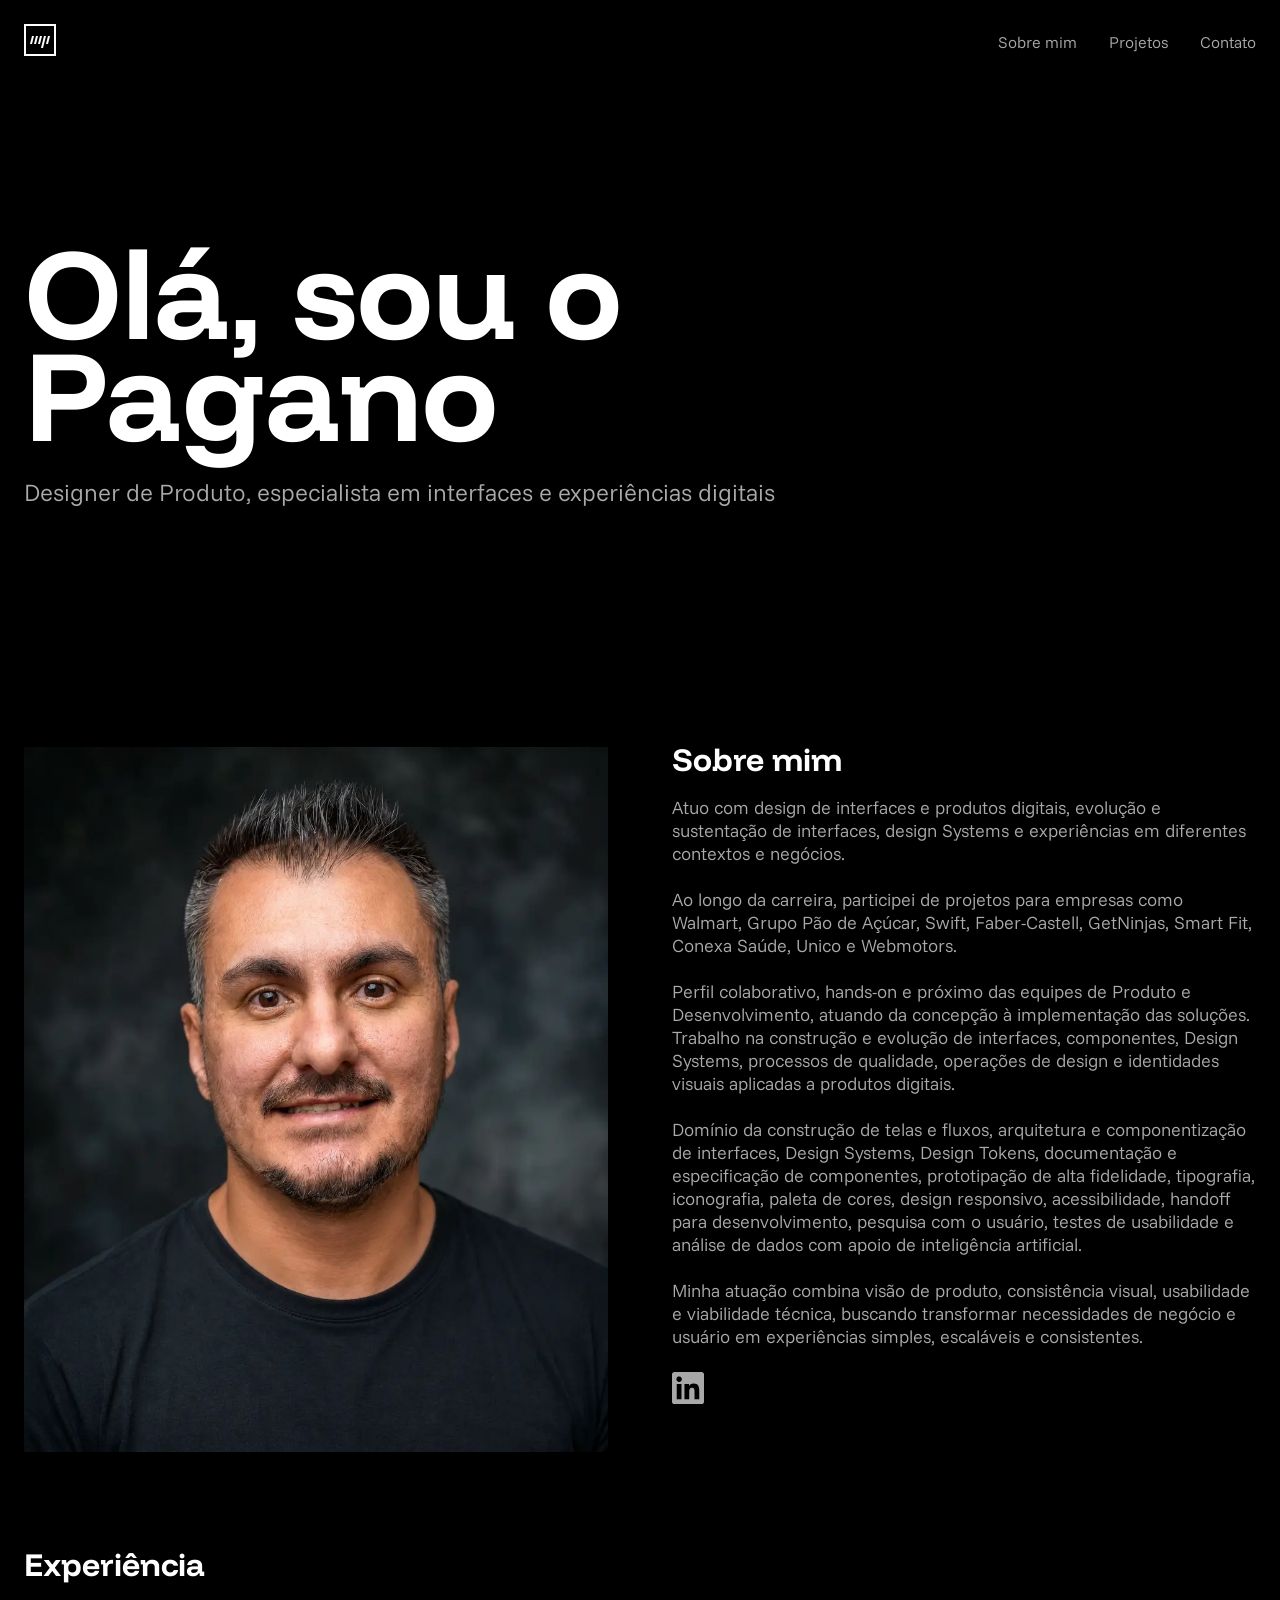
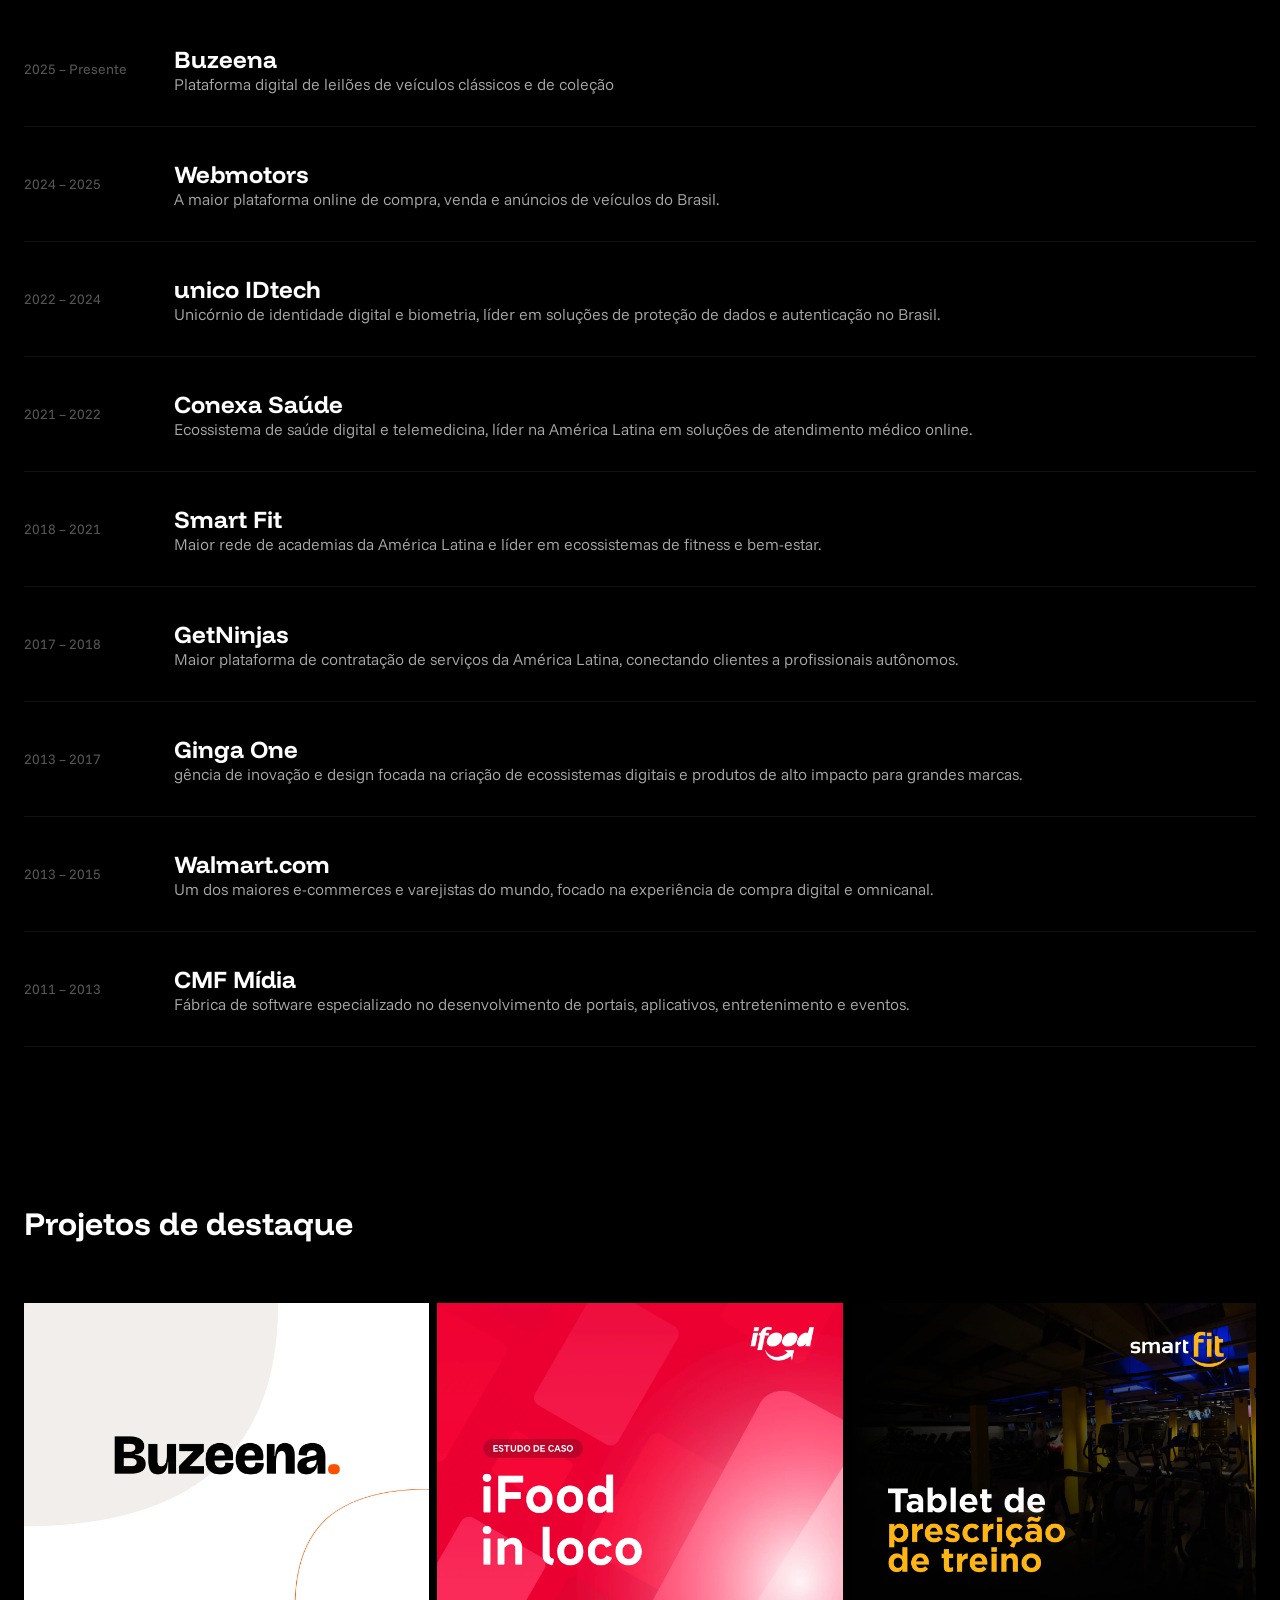
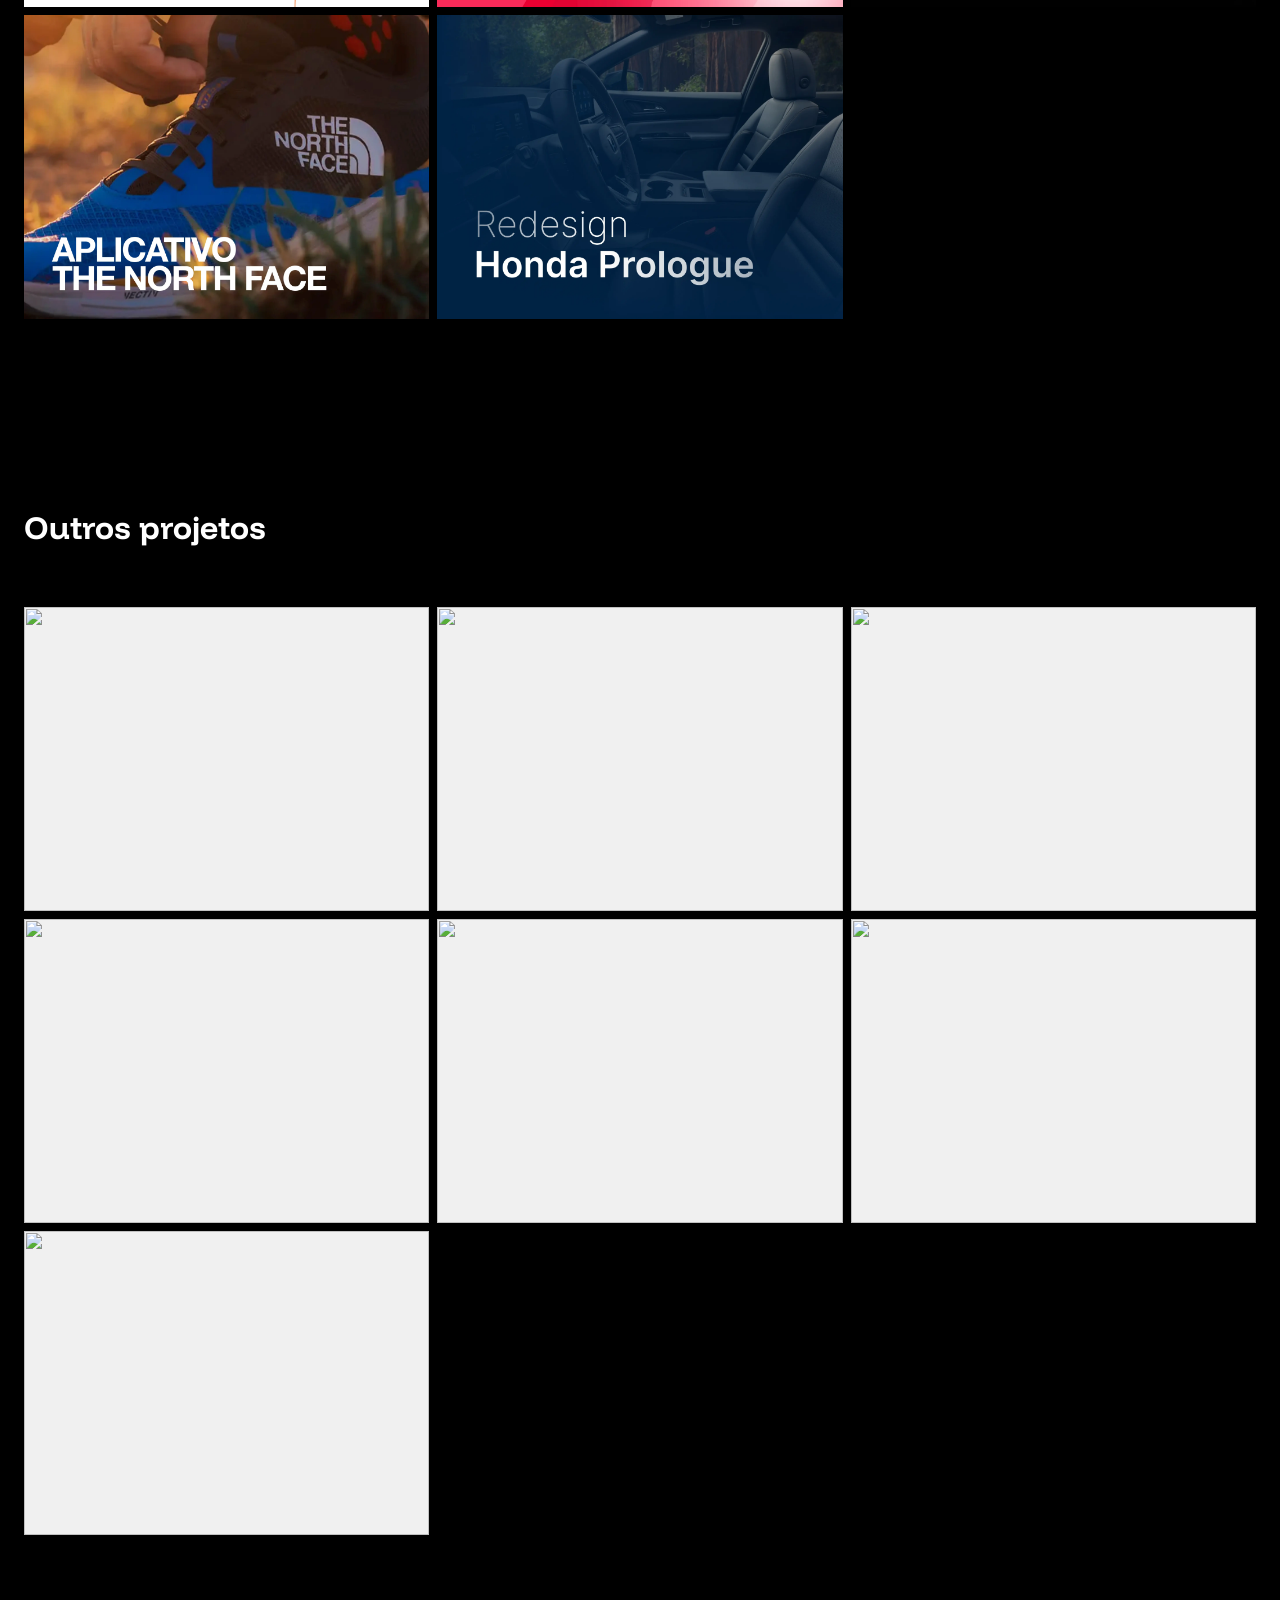
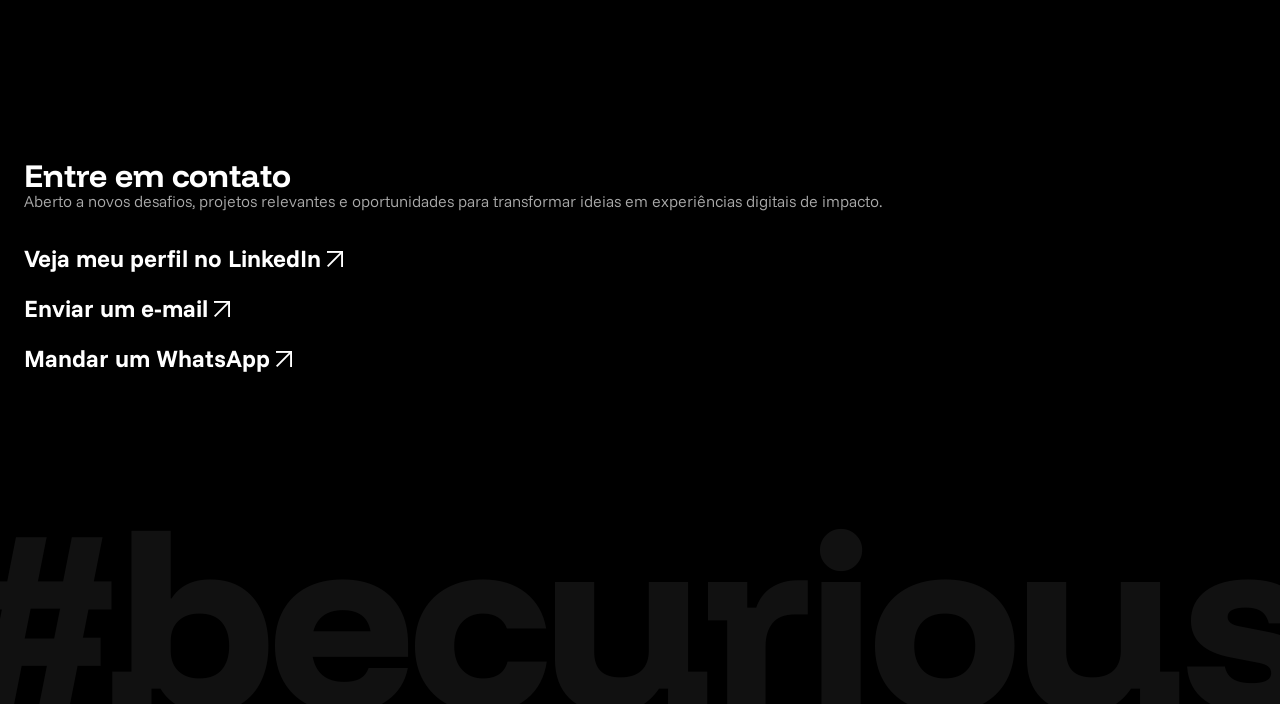
==== index.html @ ff44b153 "Update index.html" ====
<!DOCTYPE html>
<html lang="pt-BR">
<head>
    <title>Marcos Paulo Pagano - Designer de Produto e Interfaces</title>
    <meta name="viewport" content="width=device-width, initial-scale=1.0, maximum-scale=1.0, user-scalable=no">
    <meta charset="UTF-8">
    <link rel="stylesheet" href="style.css">
    <script src="script.js" defer></script>
    <link rel="icon" type="image/x-icon" href="favicon.ico">
    <link rel="preconnect" href="https://fonts.googleapis.com">
    <link rel="preconnect" href="https://fonts.gstatic.com" crossorigin>
    <link href="https://fonts.googleapis.com/css2?family=Funnel+Display:wght@100..800&display=swap" rel="stylesheet">
    <link href="https://fonts.googleapis.com/css2?family=Funnel+Sans:ital,wght@0,100..800;1,300..800&display=swap" rel="stylesheet">
    <meta name="theme-color" content="#00FF00">
    <meta name="theme-color" content="#00FF00" media="(prefers-color-scheme: light)">
    <meta name="theme-color" content="#00FF00" media="(prefers-color-scheme: dark)">
</head>
<body>





    

<nav>
    <a href="#" class="logo">
        <svg width="32" height="32" viewBox="0 0 32 32" fill="none" xmlns="http://www.w3.org/2000/svg"><path d="M10 12H8L6 20H8L10 12Z" fill="white" style="fill:white;fill-opacity:1;"/><path d="M14 12H12L10 20H12L14 12Z" fill="white" style="fill:white;fill-opacity:1;"/><path d="M14 20L16 12H18L16 20H14Z" fill="white" style="fill:white;fill-opacity:1;"/><path d="M22 12H20L17 24H19L22 12Z" fill="white" style="fill:white;fill-opacity:1;"/><path d="M24 12H26L24 20H22L24 12Z" fill="white" style="fill:white;fill-opacity:1;"/><path fill-rule="evenodd" clip-rule="evenodd" d="M0 0H32V32H0V0ZM2 2H30V30H2V2Z" fill="white" style="fill:white;fill-opacity:1;"/></svg>
    </a>
    <div class="nav-links">
        <a href="#about">Sobre mim</a>
        <a href="#work">Projetos</a>
        <a href="#contact">Contato</a>
    </div>
</nav>



    



<section id="hero">
    <div class="hero-content">
        <h1>Olá, sou o<br />Pagano</h1>
        <p>Designer de Produto, especialista em interfaces e experiências digitais</p>
    </div>
</section>





    


<section id="about">
    <div class="about-container">
        <div class="about-esquerda">
            <img src="images/profile-picture.webp" class="about-picture">
        </div>
        <div class="about-direita">
            <h2 class="about-title">Sobre mim</h2>
            <p class="about-text">
                Atuo com design de interfaces e produtos digitais, evolução e sustentação de interfaces, design Systems e experiências em diferentes contextos e negócios.<br /><br />
                Ao longo da carreira, participei de projetos para empresas como Walmart, Grupo Pão de Açúcar, Swift, Faber-Castell, GetNinjas, Smart Fit, Conexa Saúde, Unico e Webmotors.<br /><br />
                Perfil colaborativo, hands-on e próximo das equipes de Produto e Desenvolvimento, atuando da concepção à implementação das soluções. Trabalho na construção e evolução de interfaces, componentes, Design Systems, processos de qualidade, operações de design e identidades visuais aplicadas a produtos digitais.<br /><br />
                Domínio da construção de telas e fluxos, arquitetura e componentização de interfaces, Design Systems, Design Tokens, documentação e especificação de componentes, prototipação de alta fidelidade, tipografia, iconografia, paleta de cores, design responsivo, acessibilidade, handoff para desenvolvimento, pesquisa com o usuário, testes de usabilidade e análise de dados com apoio de inteligência artificial.<br /><br />
                Minha atuação combina visão de produto, consistência visual, usabilidade e viabilidade técnica, buscando transformar necessidades de negócio e usuário em experiências simples, escaláveis e consistentes.
            </p>
            <a href="https://www.linkedin.com/in/mppagano/" target="_blank" rel="noopener noreferrer" alt="LinkedIn" aria-label="LinkedIn" class="social-link">
            <svg width="32" height="32" viewBox="0 0 32 32" fill="#FFFFFF" xmlns="http://www.w3.org/2000/svg"><path d="M27.2627 27.2693H22.524V19.844C22.524 18.0733 22.488 15.7947 20.0547 15.7947C17.584 15.7947 17.2067 17.7213 17.2067 19.7133V27.2693H12.468V12H17.02V14.0813H17.0813C17.7173 12.8813 19.264 11.6147 21.5747 11.6147C26.376 11.6147 27.264 14.7747 27.264 18.888L27.2627 27.2693ZM7.116 9.91067C6.7545 9.91084 6.39652 9.83973 6.06254 9.70139C5.72856 9.56305 5.42514 9.3602 5.16965 9.10446C4.91416 8.84872 4.71161 8.54511 4.57359 8.21099C4.43558 7.87688 4.36481 7.51883 4.36533 7.15733C4.3656 6.61304 4.52726 6.08105 4.82987 5.62863C5.13248 5.17621 5.56246 4.82369 6.06542 4.61564C6.56838 4.40759 7.12175 4.35336 7.65553 4.45981C8.18931 4.56625 8.67955 4.82859 9.06423 5.21365C9.44892 5.59871 9.71079 6.0892 9.81671 6.62309C9.92264 7.15697 9.86788 7.71028 9.65934 8.21304C9.4508 8.7158 9.09786 9.14544 8.64515 9.44761C8.19244 9.74979 7.66029 9.91093 7.116 9.91067ZM9.492 27.2693H4.74V12H9.492V27.2693ZM29.6333 0H2.36133C1.056 0 0 1.032 0 2.30533V29.6947C0 30.9693 1.056 32 2.36133 32H29.6293C30.9333 32 32 30.9693 32 29.6947V2.30533C32 1.032 30.9333 0 29.6293 0H29.6333Z" fill="white" style="fill:white;fill-opacity:1;"/></svg>
        </a>
        </div>
    </div>
</section>







    
<section id="experience">
    <div id="experience-title">
        <h2>Experiência</h2>
    </div>
    <div class="experience-line">
        <div class="experience-period">
            2025 – Presente
        </div>
        <div class="experience-enterprise">
            <h3>Buzeena</h3>
            <p class="experience-text">Plataforma digital de leilões de veículos clássicos e de coleção</p>
        </div>
    </div>
    <div class="experience-line">
        <div class="experience-period">
            2024 – 2025
        </div>
        <div class="experience-enterprise">
            <h3>Webmotors</h3>
            <p class="experience-text">A maior plataforma online de compra, venda e anúncios de veículos do Brasil.</p>
        </div>
    </div>
    <div class="experience-line">
        <div class="experience-period">
            2022 – 2024
        </div>
        <div class="experience-enterprise">
            <h3>unico IDtech</h3>
            <p class="experience-text">Unicórnio de identidade digital e biometria, líder em soluções de proteção de dados e autenticação no Brasil.</p>
        </div>
    </div>
    <div class="experience-line">
        <div class="experience-period">
            2021 – 2022
        </div>
        <div class="experience-enterprise">
            <h3>Conexa Saúde</h3>
            <p class="experience-text">Ecossistema de saúde digital e telemedicina, líder na América Latina em soluções de atendimento médico online.</p>
        </div>
    </div>
    <div class="experience-line">
        <div class="experience-period">
            2018 – 2021
        </div>
        <div class="experience-enterprise">
            <h3>Smart Fit</h3>
            <p class="experience-text">Maior rede de academias da América Latina e líder em ecossistemas de fitness e bem-estar.</p>
        </div>
    </div>
    <div class="experience-line">
        <div class="experience-period">
            2017 – 2018
        </div>
        <div class="experience-enterprise">
            <h3>GetNinjas</h3>
            <p class="experience-text">Maior plataforma de contratação de serviços da América Latina, conectando clientes a profissionais autônomos.</p>
        </div>
    </div>
    <div class="experience-line">
        <div class="experience-period">
            2013 – 2017
        </div>
        <div class="experience-enterprise">
            <h3>Ginga One</h3>
            <p class="experience-text">gência de inovação e design focada na criação de ecossistemas digitais e produtos de alto impacto para grandes marcas.</p>
        </div>
    </div>
    <div class="experience-line">
        <div class="experience-period">
            2013 – 2015
        </div>
        <div class="experience-enterprise">
            <h3>Walmart.com</h3>
            <p class="experience-text">Um dos maiores e-commerces e varejistas do mundo, focado na experiência de compra digital e omnicanal.</p>
        </div>
    </div>
    <div class="experience-line">
        <div class="experience-period">
            2011 – 2013
        </div>
        <div class="experience-enterprise">
            <h3>CMF Mídia</h3>
            <p class="experience-text">Fábrica de software especializado no desenvolvimento de portais, aplicativos, entretenimento e eventos.</p>
        </div>
    </div>
</section>








    


    

<section id="work">
    <div id="work-title">
        <h2>Projetos de destaque</h2>
    </div>

    <div class="portfolio-grid">
        <article class="portfolio-item">
            <a href="buzeena/"><img src="buzeena/thumbnail.webp" loading="lazy" class="lazy-image" /></a>
        </article>

        <article class="portfolio-item">
            <a href="ifood/"><img src="ifood/thumbnail.webp" loading="lazy" class="lazy-image" /></a>
        </article>

        <article class="portfolio-item">
            <a href="smartfit-tablet/"><img src="smartfit-tablet/thumbnail.webp" loading="lazy" class="lazy-image" /></a>
        </article>

        <article class="portfolio-item">
            <a href="thenorthface/"><img src="thenorthface/thumbnail.webp" loading="lazy" class="lazy-image" /></a>
        </article>

        <article class="portfolio-item">
            <a href="hondaprologue/"><img src="hondaprologue/thumbnail.webp" loading="lazy" class="lazy-image" /></a>
        </article>
    </div>
</section>









    

<section id="work">
    <div id="work-title">
        <h2>Outros projetos</h2>
    </div>

    <div class="portfolio-grid">
        <article class="portfolio-item">
            <img src="https://cdn.dribbble.com/userupload/12761673/file/original-d6014df3bc7725bb6fac8dc83112cee3.png" loading="lazy" />
        </article>

        <article class="portfolio-item">
            <img src="https://cdn.dribbble.com/userupload/4756080/file/original-d854864e6e932b021e5792bcbdfee412.png" loading="lazy" />
        </article>

        <article class="portfolio-item">
            <img src="https://cdn.dribbble.com/userupload/35069165/file/original-bcfeded2ca0f0db072d2c34f250e1e1b.png" loading="lazy" />
        </article>

        <article class="portfolio-item">
            <img src="https://cdn.dribbble.com/userupload/31485657/file/original-8bcd89d608b4accbaff0deae629f7f31.jpeg" loading="lazy" />
        </article>

        <article class="portfolio-item">
            <img src="https://cdn.dribbble.com/userupload/31398431/file/original-1efadc0d42ddfa8d0e8ba698316999f8.png" loading="lazy" />
        </article>

        <article class="portfolio-item">
            <img src="https://cdn.dribbble.com/userupload/26049438/file/original-b74c2f3fd213fdb9b89ee145a2dd03c2.png" loading="lazy" />
        </article>

        <article class="portfolio-item">
            <img src="https://cdn.dribbble.com/userupload/42027570/file/original-c6c2394d213930432119d5e7ae7c0bb4.jpg" loading="lazy" />
        </article>
    </div>
</section>










    







<section id="contact">
    <div id="contact-title">
        <h2>Entre em contato</h2>
        <p class="contact-text">Aberto a novos desafios, projetos relevantes e oportunidades para transformar ideias em experiências digitais de impacto.</p>
    </div>

    <div class="contact-links">
        <a target="_blank" href="https://www.linkedin.com/in/mppagano">Veja meu perfil no LinkedIn <svg width="16" height="16" viewBox="0 0 24 24" fill="none" xmlns="http://www.w3.org/2000/svg"><g clip-path="url(#clip0_25_41)"><path d="M0 22.0002L22 0L24 2L2 24.0002L0 22.0002Z" fill="white" style="fill:white;fill-opacity:1;"/><rect width="24" height="2.83" fill="white" style="fill:white;fill-opacity:1;"/><rect x="21.17" width="2.83" height="24" fill="white" style="fill:white;fill-opacity:1;"/></g><defs><clipPath id="clip0_25_41"><rect width="24" height="24" fill="white" style="fill:white;fill-opacity:1;"/></clipPath></defs></svg></a><br /><br />
        <a href="mailto:mppagano@gmail.com">Enviar um e-mail <svg width="16" height="16" viewBox="0 0 24 24" fill="none" xmlns="http://www.w3.org/2000/svg"><g clip-path="url(#clip0_25_41)"><path d="M0 22.0002L22 0L24 2L2 24.0002L0 22.0002Z" fill="white" style="fill:white;fill-opacity:1;"/><rect width="24" height="2.83" fill="white" style="fill:white;fill-opacity:1;"/><rect x="21.17" width="2.83" height="24" fill="white" style="fill:white;fill-opacity:1;"/></g><defs><clipPath id="clip0_25_41"><rect width="24" height="24" fill="white" style="fill:white;fill-opacity:1;"/></clipPath></defs></svg></a><br /><br />
        <a href="https://wa.me/5511991570157">Mandar um WhatsApp <svg width="16" height="16" viewBox="0 0 24 24" fill="none" xmlns="http://www.w3.org/2000/svg"><g clip-path="url(#clip0_25_41)"><path d="M0 22.0002L22 0L24 2L2 24.0002L0 22.0002Z" fill="white" style="fill:white;fill-opacity:1;"/><rect width="24" height="2.83" fill="white" style="fill:white;fill-opacity:1;"/><rect x="21.17" width="2.83" height="24" fill="white" style="fill:white;fill-opacity:1;"/></g><defs><clipPath id="clip0_25_41"><rect width="24" height="24" fill="white" style="fill:white;fill-opacity:1;"/></clipPath></defs></svg></a>
    </div>
</section>





    


    
    

<footer id="footer">
    <div class="footer-hero-text">#becurious</div>
</footer>
  
</body>
</html>
---- style.css ----
@import url('https://fonts.googleapis.com/css2?family=Funnel+Display:wght@300..800&display=swap');
@import url('https://fonts.googleapis.com/css2?family=Funnel+Sans:ital,wght@0,300..800;1,300..800&display=swap');

* {
margin: 0;
padding: 0;
box-sizing: border-box;
}

::selection {
background-color: #0F0; /* Cor do fundo do destaque */
color: #000;           /* Cor da fonte do texto */
}

/* Opcional: Suporte para navegadores antigos baseados em Firefox */
::-moz-selection {
background-color: #0F0;
color: #000;
}

body {
font-family: "Funnel Sans", sans-serif;
font-optical-sizing: auto;
font-style: normal;
background-color: #000;
}

img {
display: block;
}




/* ESTILOS DE TEXTO */
h1 {
font-family: "Funnel Display", sans-serif;
font-size: 128px;
font-weight: 700;
line-height: 0.8;
}

h2 {
font-family: "Funnel Display", sans-serif;
font-size: 32px;
font-weight: 700;
line-height: 0.8;
}

h3 {
font-family: "Funnel Display", sans-serif;
font-size: 24px;
font-weight: 700;
}

h4 {
font-family: "Funnel Display", sans-serif;
font-size: 18px;
font-weight: 700;
}

h5 {
font-family: "Funnel Display", sans-serif;
font-size: 14px;
font-weight: 700;
}

h6 {
font-family: "Funnel Display", sans-serif;
font-size: 12px;
font-weight: 700;
}

p {
font-family: "Funnel Sans", sans-serif;
font-size: 18px;
font-weight: 300;
}









/*   N A V   */
nav {
padding: 24px;
color: #fff;
justify-content: space-between; align-items: center;
background-color: rgba(0, 0, 0, 0.9); backdrop-filter: blur(25px); -webkit-backdrop-filter: blur(25px);
top: 0; left: 0; width: 100%; z-index: 1000; box-sizing: border-box; position: fixed; display: flex;
}

.nav-links {
display: flex;
font-size: 16px; font-family: "Funnel Sans", sans-serif; font-weight: 300;
gap: 32px;
}

.nav-links a {
color: #aaa; text-decoration: none;
}

.nav-links a:hover {
color: #fff; text-decoration: underline;
}

.logo {
}

@media (max-width: 768px) {
    nav {
    padding: 24px;
    }
    
    .nav-links {
    gap: 16px;
    }
}









/*   H E R O   */
#hero {
align-items: center; justify-content: center; display: flex;
width: 100%; padding: 240px 24px;
background-color: #000;
}

#hero h1 {
color: #fff;
}

#hero p {
color: #aaa; font-size: 24px; font-weight: 100;
}

.hero-content {
max-width: 1234px; display: flex; flex-direction: column; gap: 32px; width: 100%; margin: 0 auto; align-items: flex-start;
}

@media (max-width: 768px) {
    #hero {
    padding: 128px 24px;
    }

    .hero-content {
    gap: 24px;
    }
    
    #hero h1 {
    font-size: 64px;
    }
}





#experience {
align-items: center;
justify-content: center;
width: 100%;
display: flex;
flex-direction: column;
padding: 64px 24px;
}

#experience-title {
max-width: 1234px;
width: 100%;
padding: 32px 0px;
}

#experience h2 {
font-family: "Funnel Display", sans-serif;
font-weight: 700;
color: #fff;
line-height: 1;
}

.experience-line {
display: flex;
width: 100%;
max-width: 1234px;
border-bottom: 1px solid #111;
padding: 32px 0px;
}

.experience-period {
width: 150px;
flex-shrink: 0;
color: #555;
text-align: left !important;
font-family: "Funnel Sans", sans-serif;
font-size: 14px;
display: grid;
align-content: center;
}

.experience-enterprise {
flex-grow: 1;
color: #fff;
}

.experience-text {
font-family: "Funnel Sans", sans-serif;
font-size: 16px;
color: #aaa;
}

@media (max-width: 768px) {
    #experience {
        padding: 64px 16px;
        }
    }
















#about {
align-items: center;
justify-content: center;
width: 100%;
padding: 0px 24px;
display: flex;
}

.about-container {
display: flex;
flex-direction: row;
gap: 64px;
max-width: 1234px;
width: 100%;
}

.about-esquerda {
flex: 1;
width: 100%;
}

.about-direita {
flex: 1;
display: flex;
flex-direction: column;
gap: 24px;
width: 100%;
}

.about-picture {
width: 100%;
height: auto;
border-radius: 0px;
object-fit: cover;
}

.about-title {
color: #fff;
}

.about-text {
color: #aaa;
}

.social-link {
fill: #fff;
opacity: 0.66;
transition: opacity 250ms ease;
}

.social-link:hover {
opacity: 1;
}

    @media (max-width: 768px) {
        #about { padding: 0px 24px; }
        .about-container { flex-direction: column; }
        }









/* W O R K */
#work {
    align-items: center;
    justify-content: center;
    width: 100%;
    display: flex;
    flex-direction: column;
    padding: 64px 24px;
    }

#work-title {
    max-width: 1234px;
    width: 100%;
    padding: 32px 0px;
    }

#work h2 {
font-family: "Funnel Display", sans-serif;
font-weight: 700;
color: #fff;
line-height: 1;
}

.portfolio-grid {
  display: grid;
  grid-template-columns: 1fr;
  gap: 8px;
  max-width: 1234px;
width: 100%;
padding: 32px 0px;
}

.portfolio-title {
  font-size: 18px
  font-weight: 700;
  margin: 0;
  color: #fff;
}

.portfolio-description {
  font-size: 12px;
  margin: 0;
  color: #999;
}

.portfolio-content {
background-color: #0f0;
}

@media (min-width: 768px) {
    .portfolio-grid {
    grid-template-columns: repeat(3, 1fr);
    }
        
    #work {
        padding: 64px 24px;
        }
    }

.portfolio-item {
width: 100%;
aspect-ratio: 4 / 3;
overflow: hidden;
background-color: #f0f0f0;
}

.portfolio-item:hover {
transition: opacity 0.3s ease;
opacity: 0.66;
}

.portfolio-item img {
width: 100%;
height: 100%;
object-fit: cover;
display: block;
}













/*   C O N T A C T   */
#contact {
align-items: center;
justify-content: center;
width: 100%;
display: flex;
flex-direction: column;
padding: 128px 24px;
gap: 32px;
}

#contact-title {
max-width: 1234px;
width: 100%;
}

#contact h2 {
font-family: "Funnel Display", sans-serif;
font-weight: 700;
color: #fff;
line-height: 1;
}

.contact-text {
font-family: "Funnel Sans", sans-serif;
font-size: 16px;
color: #aaa;
}

.contact-links {
max-width: 1234px;
width: 100%;
text-align: left;
}

.contact-links a {
font-family: "Funnel Sans", sans-serif;
font-size: 24px;
color: #fff;
font-weight: 700;
text-decoration: none;
}

.contact-links a:hover {
color: #fff;
font-weight: 700;
text-decoration: underline;
}

@media (min-width: 768px) {
}





/*   I M A G E  P O R T F O L I O   */
.work-full-image {
width: 100%;
}






/*   F O O T E R   */
footer {
width: 100%; overflow: hidden;
padding-top: 24px;
}

.footer-hero-text {
font-family: "Funnel Display", sans-serif; font-weight: 800; line-height: 0.7; font-size: 20vw; text-align: center; color: #111;
width: 106vw; margin-left: -3vw; letter-spacing: -0.02em; white-space: nowrap; user-select: none;
}





/* LAZY LOADING */
.lazy-image {
  opacity: 0;
  transition: opacity 0.5s ease-in-out;
}

.lazy-image.loaded {
  opacity: 1;
}
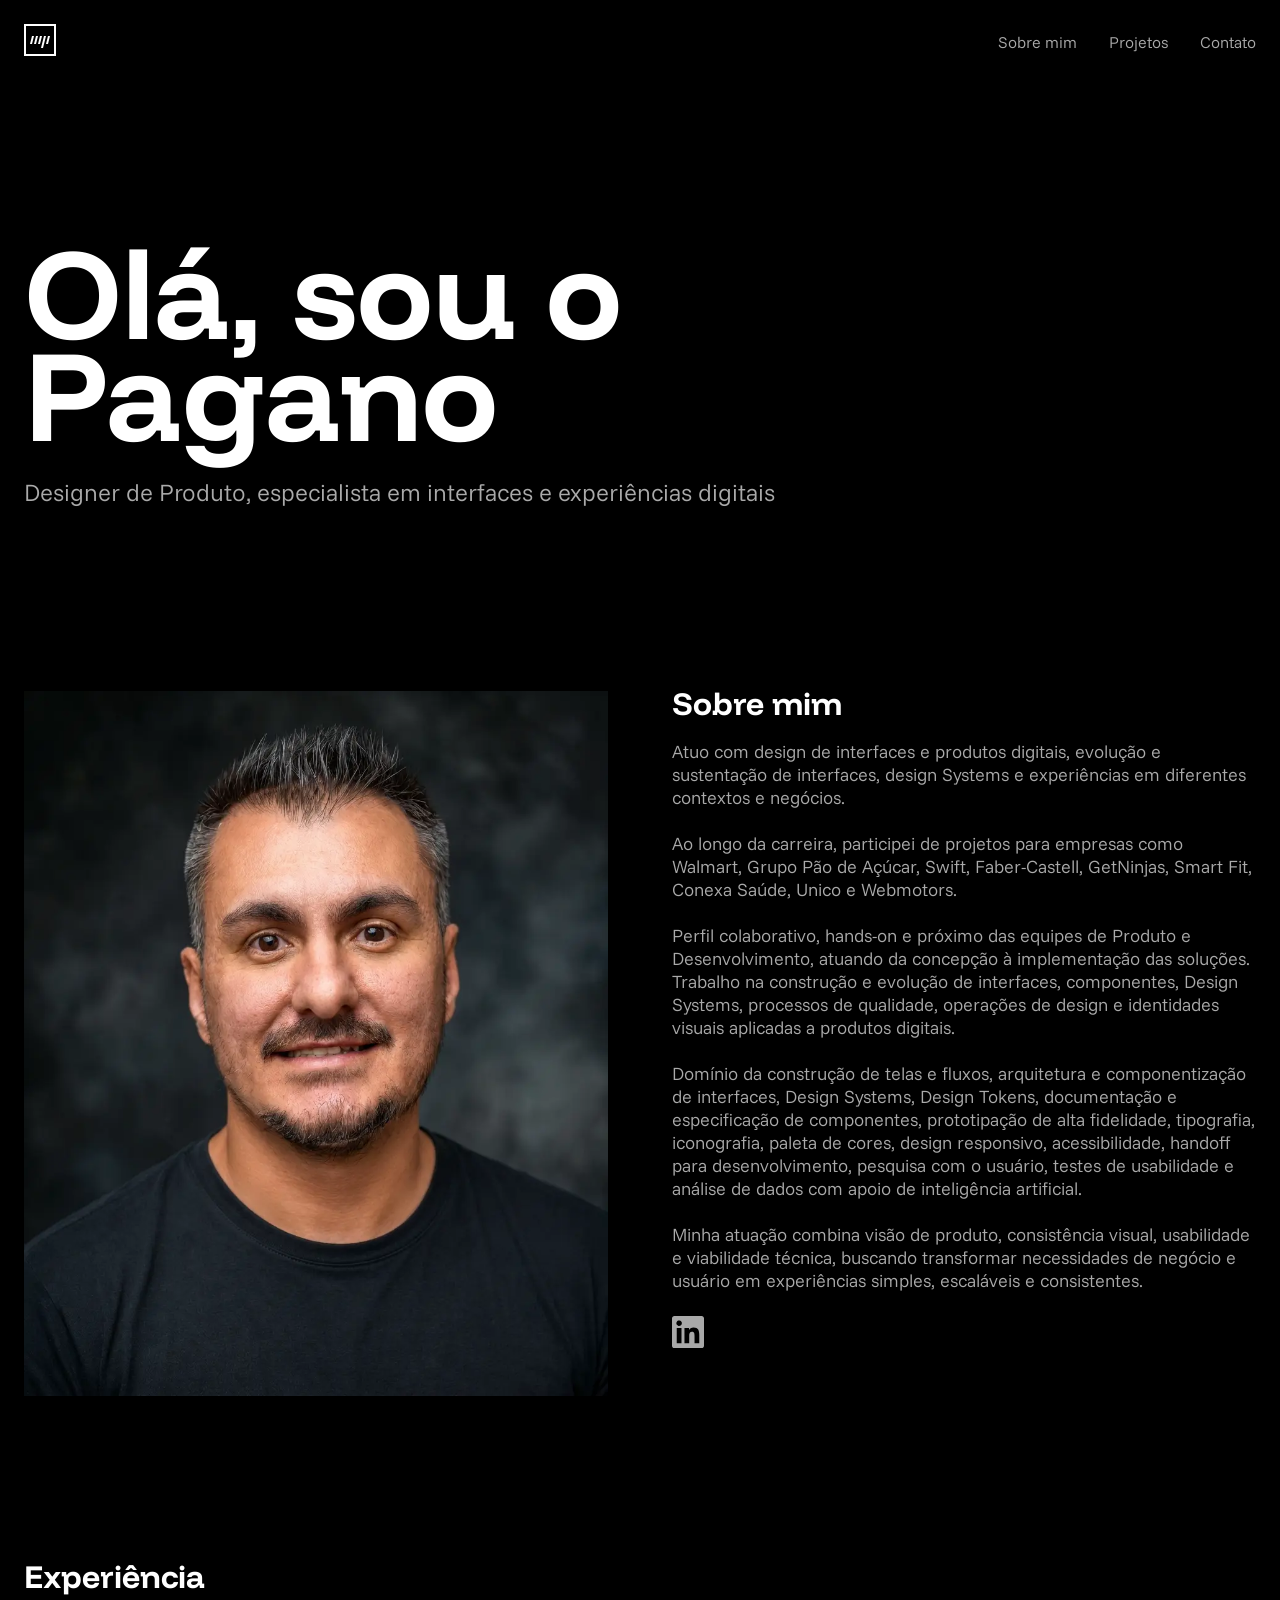
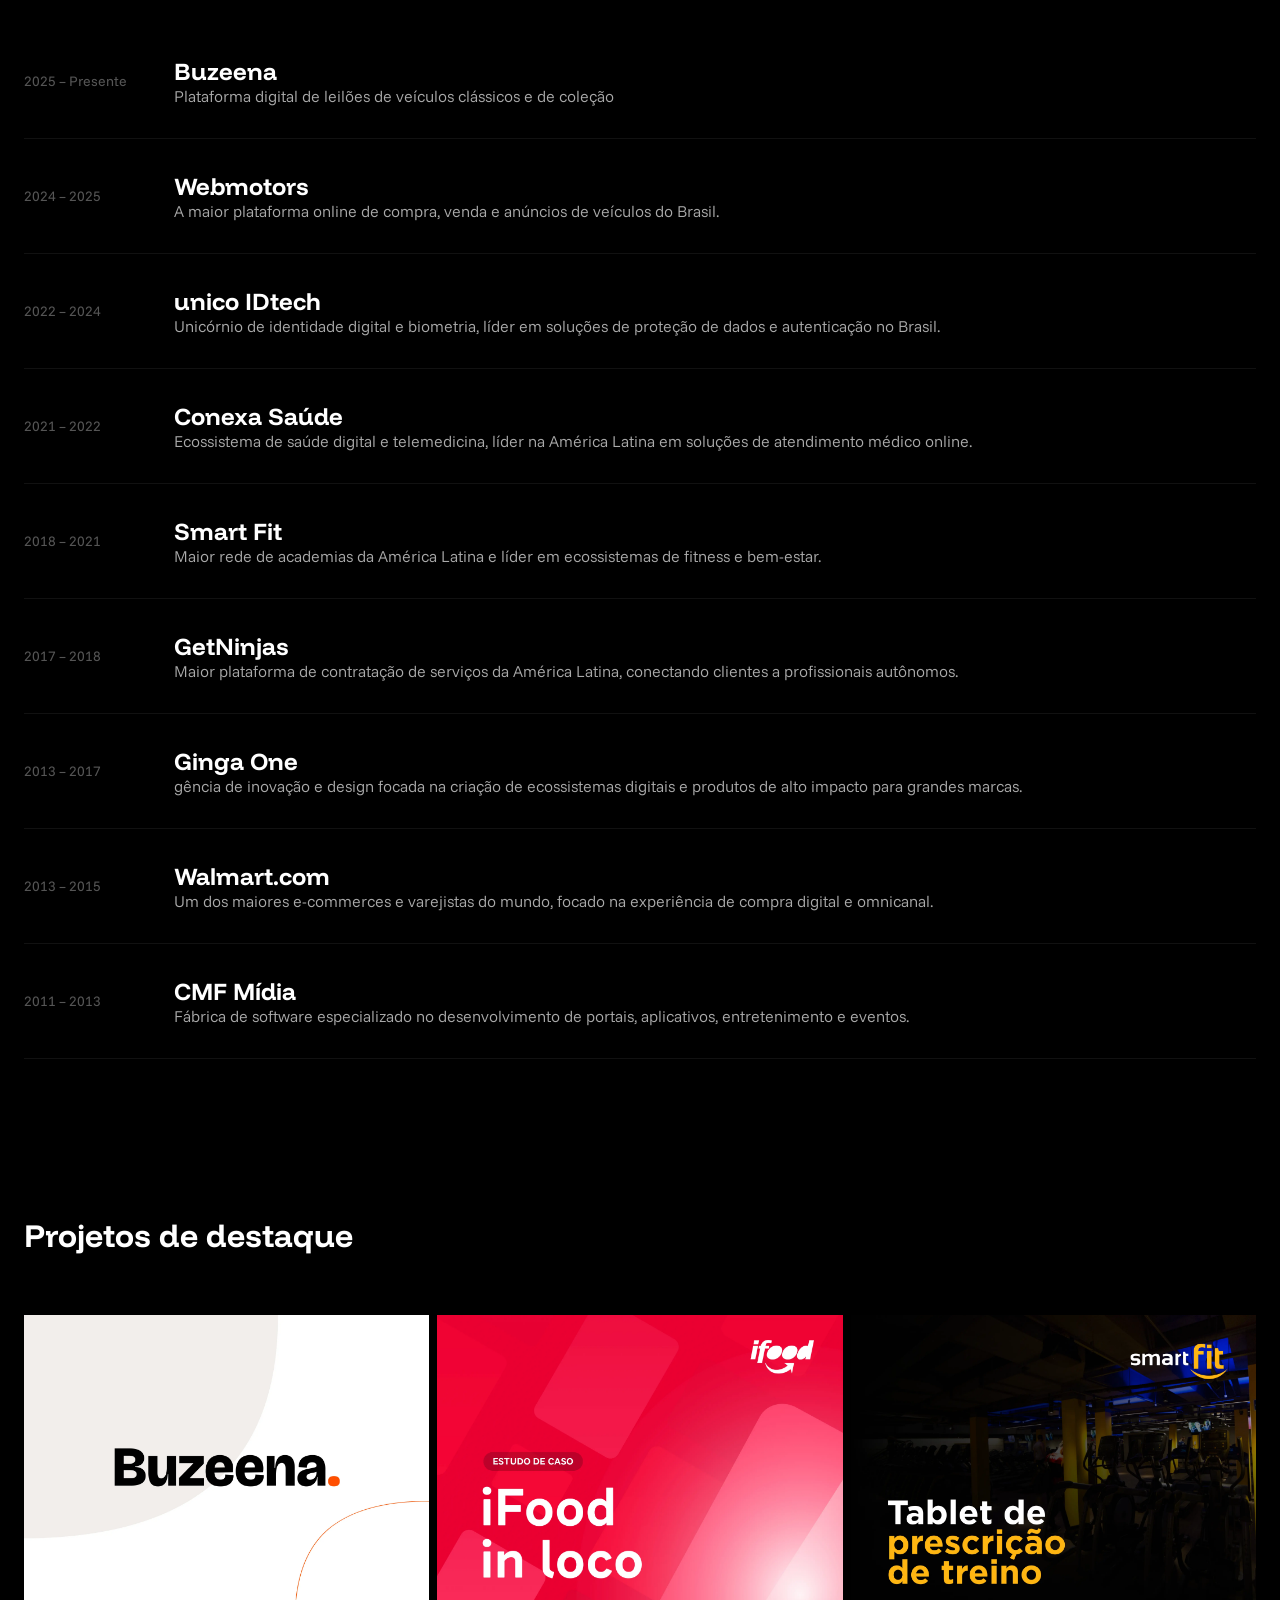
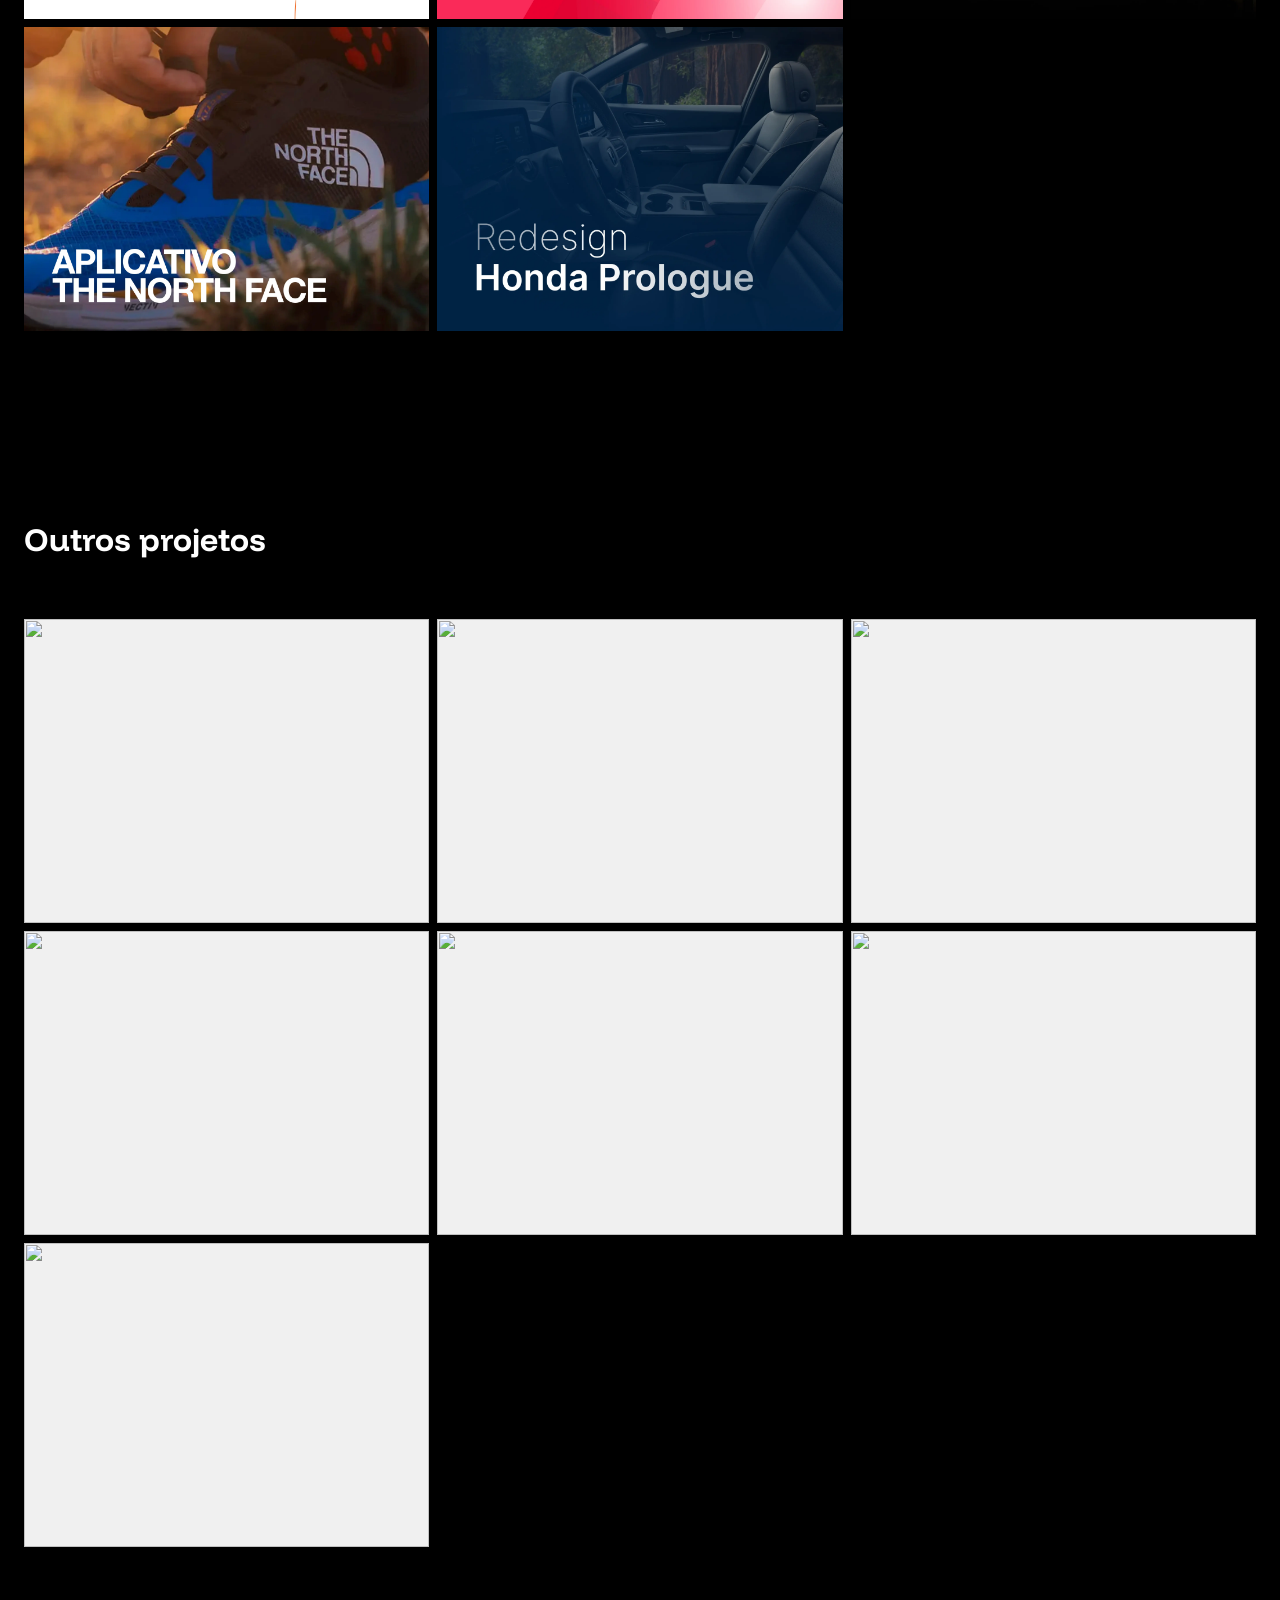
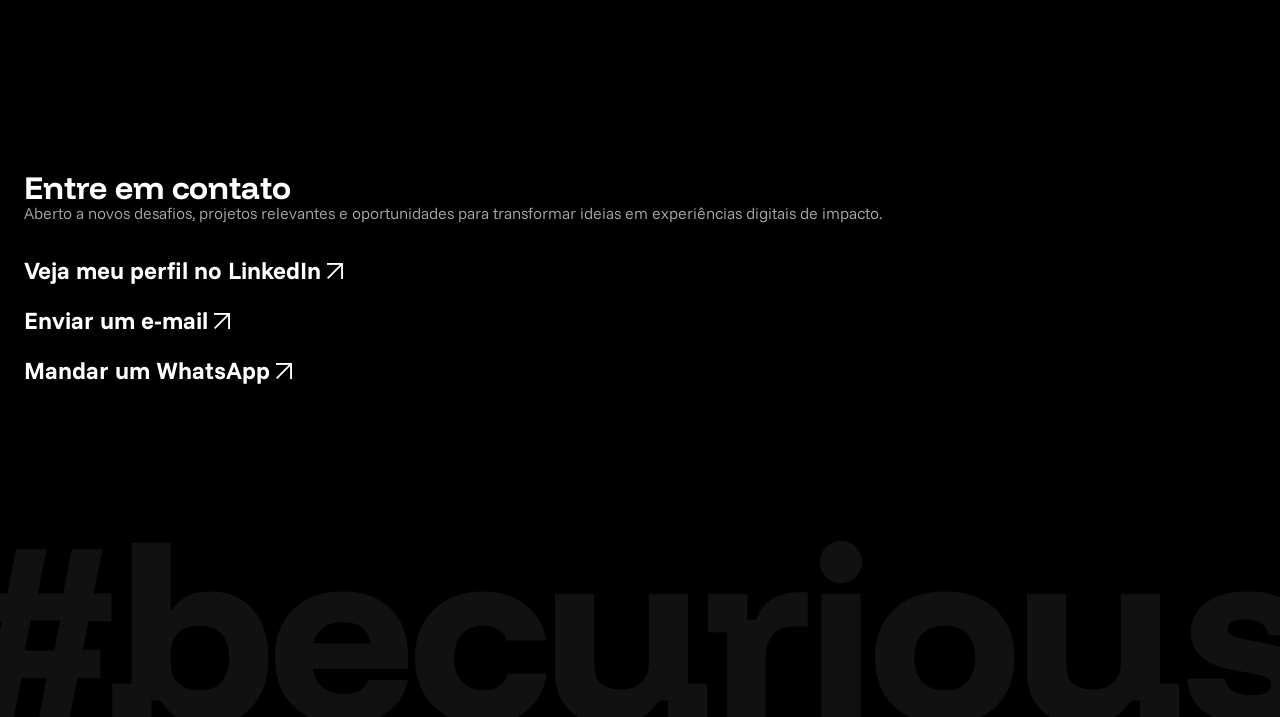
==== commit f8af2ca1: "Update index.html" ====
--- a/index.html
+++ b/index.html
@@ -68,9 +68,9 @@
                 Domínio da construção de telas e fluxos, arquitetura e componentização de interfaces, Design Systems, Design Tokens, documentação e especificação de componentes, prototipação de alta fidelidade, tipografia, iconografia, paleta de cores, design responsivo, acessibilidade, handoff para desenvolvimento, pesquisa com o usuário, testes de usabilidade e análise de dados com apoio de inteligência artificial.<br /><br />
                 Minha atuação combina visão de produto, consistência visual, usabilidade e viabilidade técnica, buscando transformar necessidades de negócio e usuário em experiências simples, escaláveis e consistentes.
             </p>
-            <a href="https://www.linkedin.com/in/mppagano/" target="_blank" rel="noopener noreferrer" alt="LinkedIn" aria-label="LinkedIn" class="social-link">
-            <svg width="32" height="32" viewBox="0 0 32 32" fill="#FFFFFF" xmlns="http://www.w3.org/2000/svg"><path d="M27.2627 27.2693H22.524V19.844C22.524 18.0733 22.488 15.7947 20.0547 15.7947C17.584 15.7947 17.2067 17.7213 17.2067 19.7133V27.2693H12.468V12H17.02V14.0813H17.0813C17.7173 12.8813 19.264 11.6147 21.5747 11.6147C26.376 11.6147 27.264 14.7747 27.264 18.888L27.2627 27.2693ZM7.116 9.91067C6.7545 9.91084 6.39652 9.83973 6.06254 9.70139C5.72856 9.56305 5.42514 9.3602 5.16965 9.10446C4.91416 8.84872 4.71161 8.54511 4.57359 8.21099C4.43558 7.87688 4.36481 7.51883 4.36533 7.15733C4.3656 6.61304 4.52726 6.08105 4.82987 5.62863C5.13248 5.17621 5.56246 4.82369 6.06542 4.61564C6.56838 4.40759 7.12175 4.35336 7.65553 4.45981C8.18931 4.56625 8.67955 4.82859 9.06423 5.21365C9.44892 5.59871 9.71079 6.0892 9.81671 6.62309C9.92264 7.15697 9.86788 7.71028 9.65934 8.21304C9.4508 8.7158 9.09786 9.14544 8.64515 9.44761C8.19244 9.74979 7.66029 9.91093 7.116 9.91067ZM9.492 27.2693H4.74V12H9.492V27.2693ZM29.6333 0H2.36133C1.056 0 0 1.032 0 2.30533V29.6947C0 30.9693 1.056 32 2.36133 32H29.6293C30.9333 32 32 30.9693 32 29.6947V2.30533C32 1.032 30.9333 0 29.6293 0H29.6333Z" fill="white" style="fill:white;fill-opacity:1;"/></svg>
-        </a>
+            <a href="https://www.linkedin.com/in/mppagano/" target="_blank" rel="noopener noreferrer" alt="LinkedIn" aria-label="LinkedIn" class="social-link"><svg width="32" height="32" viewBox="0 0 32 32" fill="#FFFFFF" xmlns="http://www.w3.org/2000/svg"><path d="M27.2627 27.2693H22.524V19.844C22.524 18.0733 22.488 15.7947 20.0547 15.7947C17.584 15.7947 17.2067 17.7213 17.2067 19.7133V27.2693H12.468V12H17.02V14.0813H17.0813C17.7173 12.8813 19.264 11.6147 21.5747 11.6147C26.376 11.6147 27.264 14.7747 27.264 18.888L27.2627 27.2693ZM7.116 9.91067C6.7545 9.91084 6.39652 9.83973 6.06254 9.70139C5.72856 9.56305 5.42514 9.3602 5.16965 9.10446C4.91416 8.84872 4.71161 8.54511 4.57359 8.21099C4.43558 7.87688 4.36481 7.51883 4.36533 7.15733C4.3656 6.61304 4.52726 6.08105 4.82987 5.62863C5.13248 5.17621 5.56246 4.82369 6.06542 4.61564C6.56838 4.40759 7.12175 4.35336 7.65553 4.45981C8.18931 4.56625 8.67955 4.82859 9.06423 5.21365C9.44892 5.59871 9.71079 6.0892 9.81671 6.62309C9.92264 7.15697 9.86788 7.71028 9.65934 8.21304C9.4508 8.7158 9.09786 9.14544 8.64515 9.44761C8.19244 9.74979 7.66029 9.91093 7.116 9.91067ZM9.492 27.2693H4.74V12H9.492V27.2693ZM29.6333 0H2.36133C1.056 0 0 1.032 0 2.30533V29.6947C0 30.9693 1.056 32 2.36133 32H29.6293C30.9333 32 32 30.9693 32 29.6947V2.30533C32 1.032 30.9333 0 29.6293 0H29.6333Z" fill="white" style="fill:white;fill-opacity:1;"/></svg></a>
+            <a href="https://www.linkedin.com/in/mppagano/" target="_blank" rel="noopener noreferrer" alt="Medium" aria-label="LinkedIn" class="social-link"><img src="images/linkedin.svg" /></a>
+            <a href="https://mppagano.medium.com" target="_blank" rel="noopener noreferrer" alt="Medium" aria-label="Medium" class="social-link"><img src="images/medium.svg" /></a>
         </div>
     </div>
 </section>
@@ -188,23 +188,23 @@
 
     <div class="portfolio-grid">
         <article class="portfolio-item">
-            <a href="buzeena/"><img src="buzeena/thumbnail.webp" loading="lazy" class="lazy-image" /></a>
-        </article>
-
-        <article class="portfolio-item">
-            <a href="ifood/"><img src="ifood/thumbnail.webp" loading="lazy" class="lazy-image" /></a>
-        </article>
-
-        <article class="portfolio-item">
-            <a href="smartfit-tablet/"><img src="smartfit-tablet/thumbnail.webp" loading="lazy" class="lazy-image" /></a>
-        </article>
-
-        <article class="portfolio-item">
-            <a href="thenorthface/"><img src="thenorthface/thumbnail.webp" loading="lazy" class="lazy-image" /></a>
-        </article>
-
-        <article class="portfolio-item">
-            <a href="hondaprologue/"><img src="hondaprologue/thumbnail.webp" loading="lazy" class="lazy-image" /></a>
+            <a href="buzeena/"><img src="buzeena/thumbnail.webp" loading="lazy" /></a>
+        </article>
+
+        <article class="portfolio-item">
+            <a href="ifood/"><img src="ifood/thumbnail.webp" loading="lazy" /></a>
+        </article>
+
+        <article class="portfolio-item">
+            <a href="smartfit-tablet/"><img src="smartfit-tablet/thumbnail.webp" loading="lazy" /></a>
+        </article>
+
+        <article class="portfolio-item">
+            <a href="thenorthface/"><img src="thenorthface/thumbnail.webp" loading="lazy" /></a>
+        </article>
+
+        <article class="portfolio-item">
+            <a href="hondaprologue/"><img src="hondaprologue/thumbnail.webp" loading="lazy" /></a>
         </article>
     </div>
 </section>
--- a/style.css
+++ b/style.css
@@ -132,7 +132,11 @@
 /*   H E R O   */
 #hero {
 align-items: center; justify-content: center; display: flex;
-width: 100%; padding: 240px 24px;
+width: 100%;
+    padding-top: 240px;
+    padding-left: 24px;
+    padding-right: 24px;
+    padding-bottom: 24px;
 background-color: #000;
 }
 
@@ -243,7 +247,11 @@
 align-items: center;
 justify-content: center;
 width: 100%;
-padding: 0px 24px;
+    padding-top: 160px;
+    padding-left: 24px;
+    padding-right: 24px;
+    padding-bottom: 0px;
+background-color: #000;
 display: flex;
 }
 
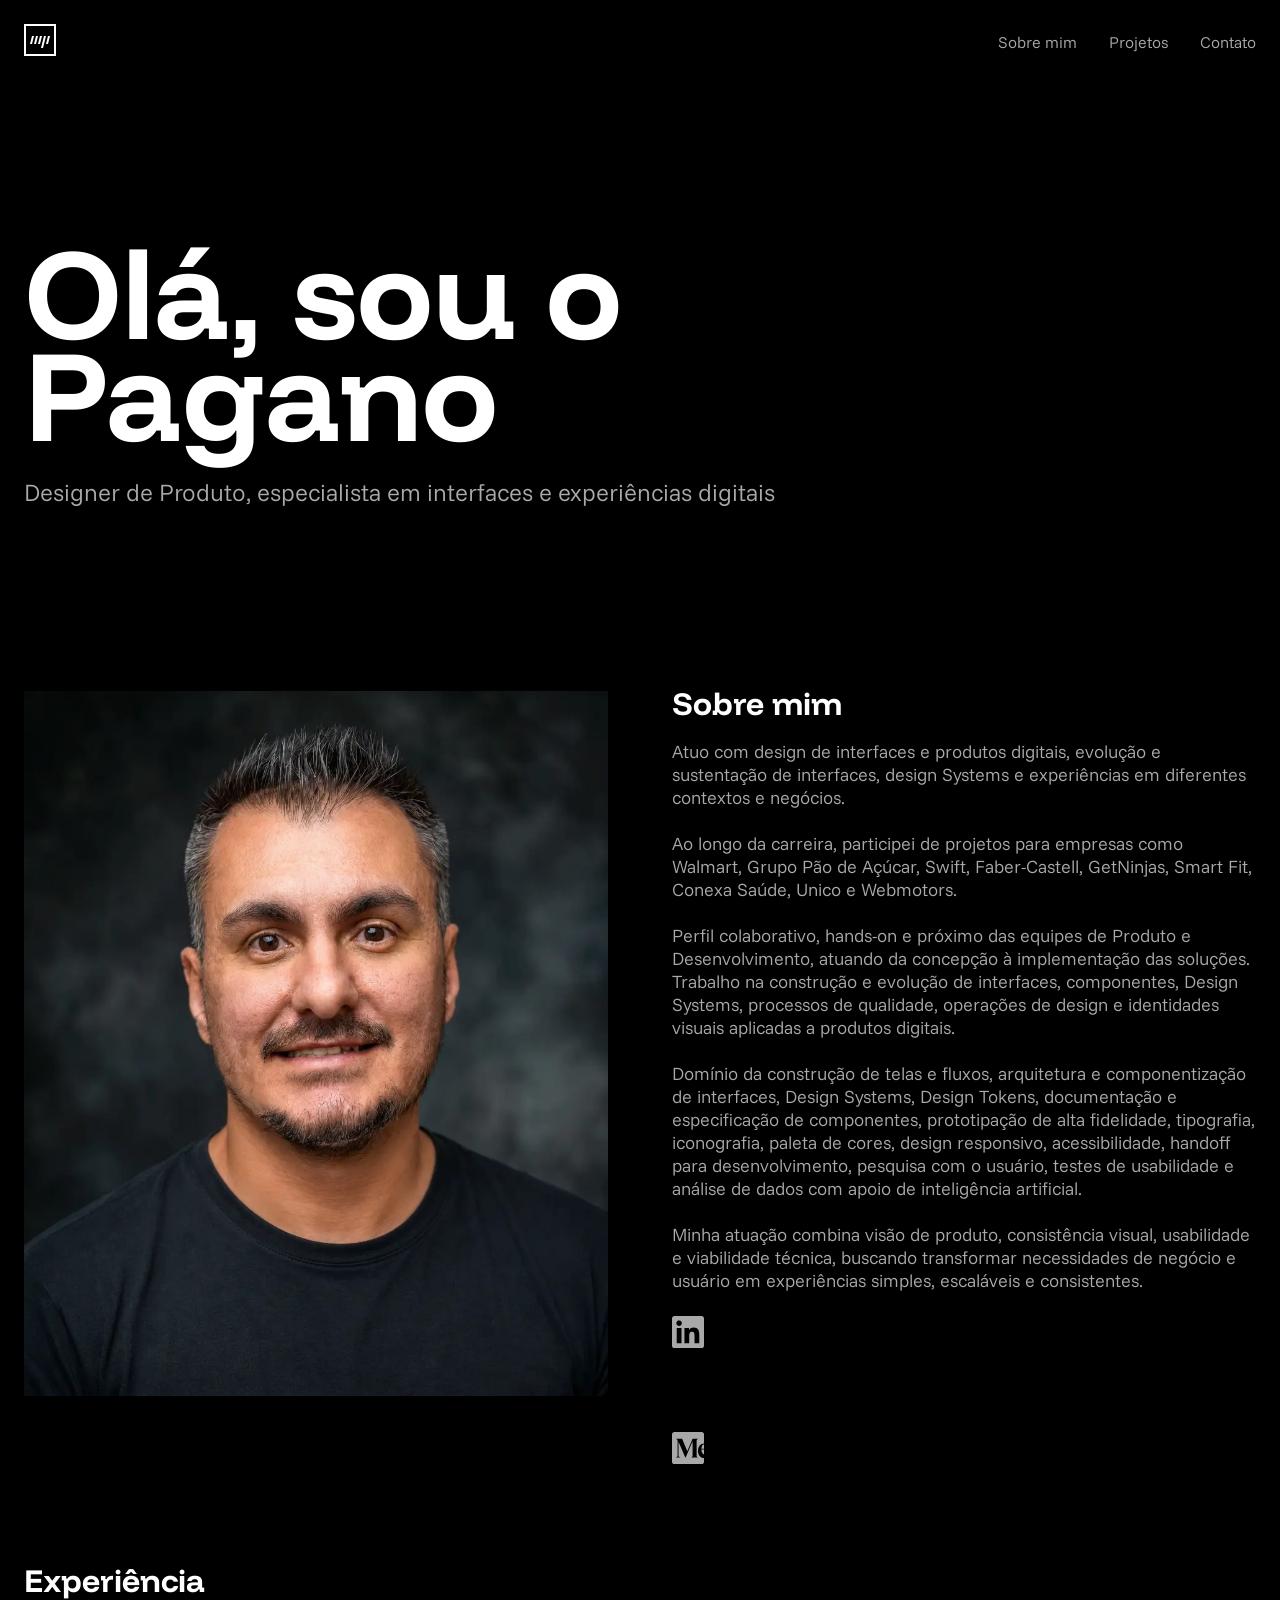
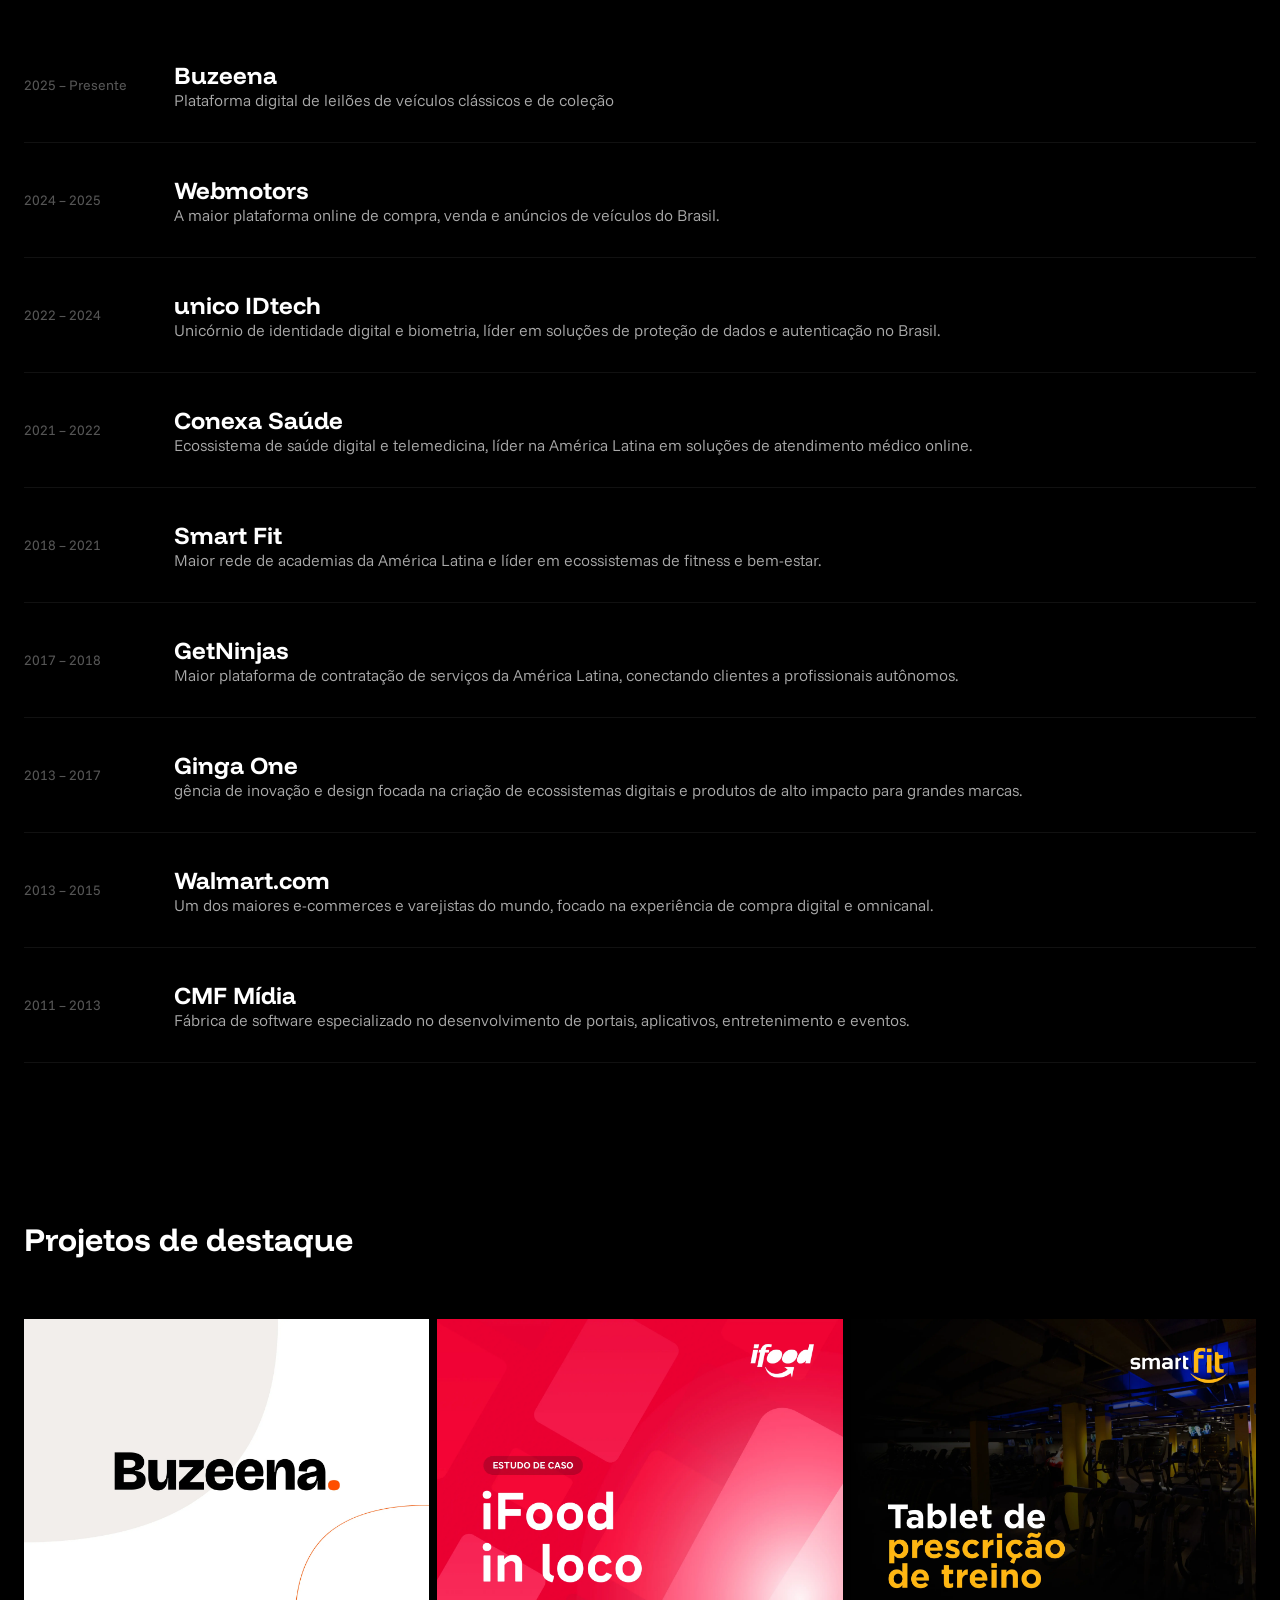
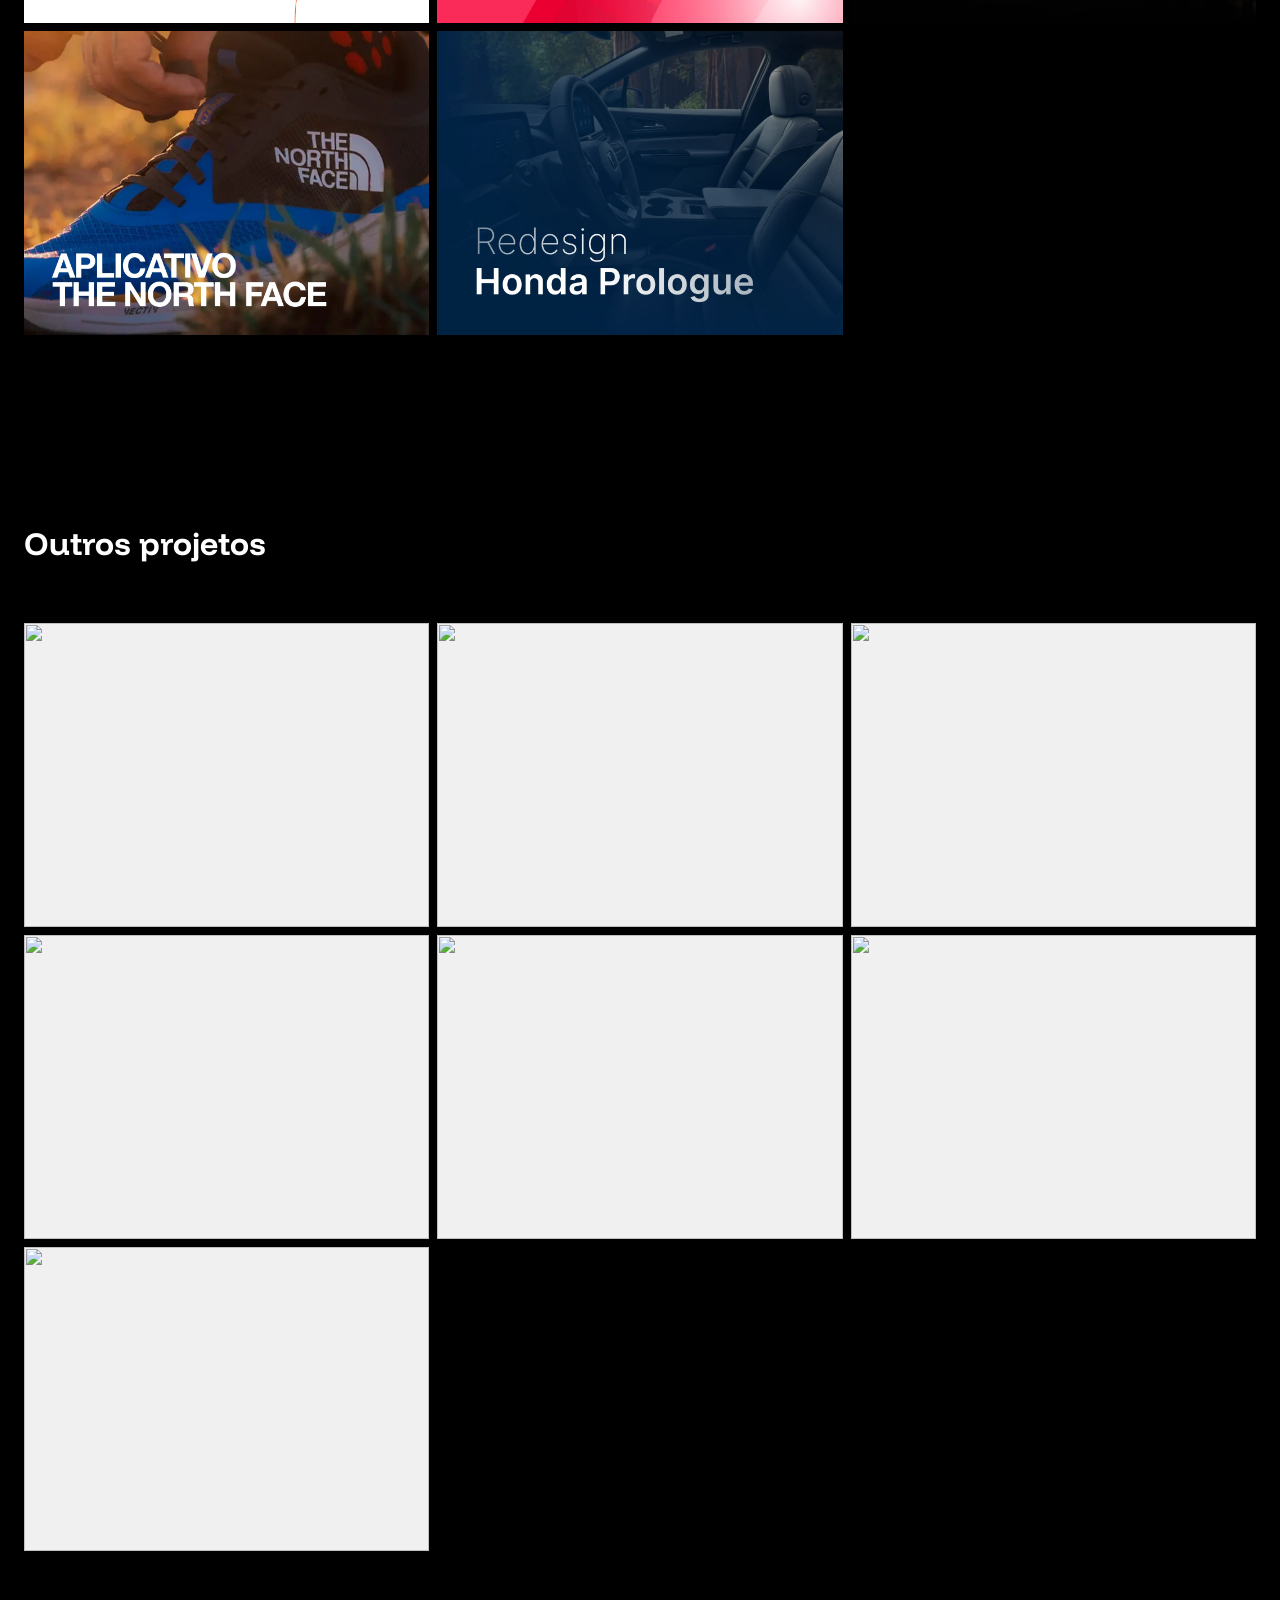
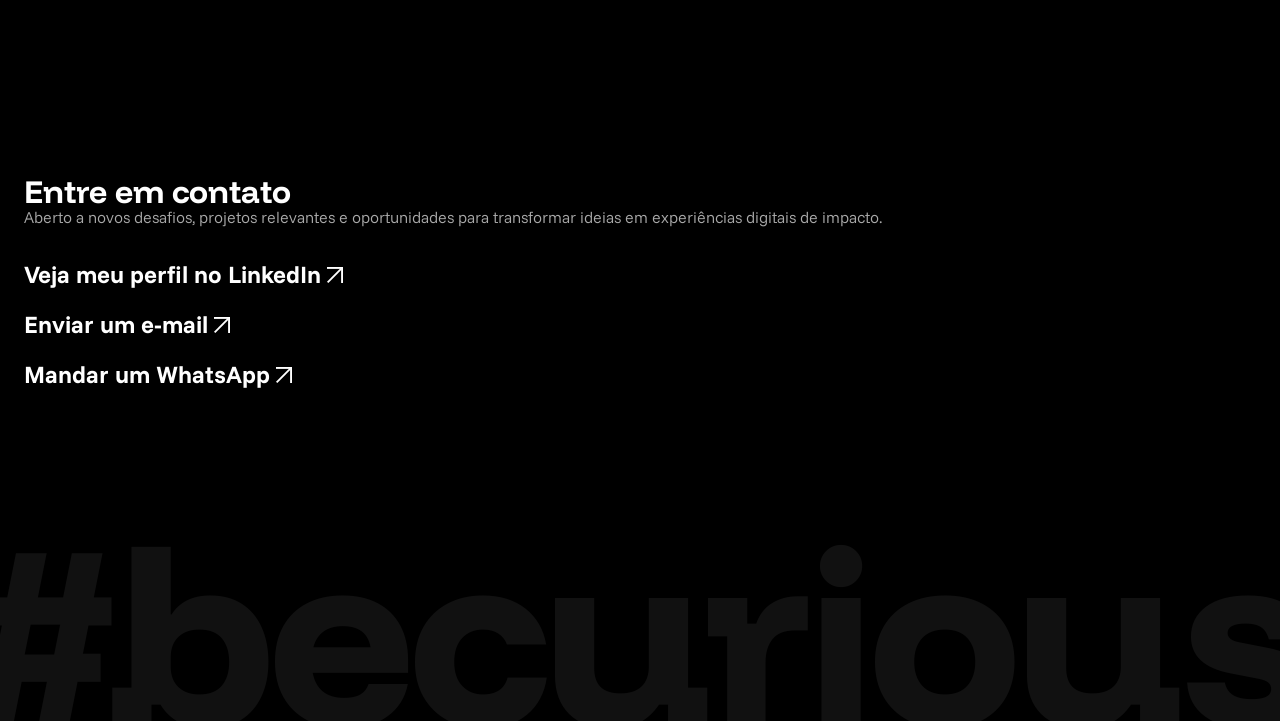
==== commit 71742f05: "Update index.html" ====
--- a/index.html
+++ b/index.html
@@ -70,7 +70,7 @@
             </p>
             <a href="https://www.linkedin.com/in/mppagano/" target="_blank" rel="noopener noreferrer" alt="LinkedIn" aria-label="LinkedIn" class="social-link"><svg width="32" height="32" viewBox="0 0 32 32" fill="#FFFFFF" xmlns="http://www.w3.org/2000/svg"><path d="M27.2627 27.2693H22.524V19.844C22.524 18.0733 22.488 15.7947 20.0547 15.7947C17.584 15.7947 17.2067 17.7213 17.2067 19.7133V27.2693H12.468V12H17.02V14.0813H17.0813C17.7173 12.8813 19.264 11.6147 21.5747 11.6147C26.376 11.6147 27.264 14.7747 27.264 18.888L27.2627 27.2693ZM7.116 9.91067C6.7545 9.91084 6.39652 9.83973 6.06254 9.70139C5.72856 9.56305 5.42514 9.3602 5.16965 9.10446C4.91416 8.84872 4.71161 8.54511 4.57359 8.21099C4.43558 7.87688 4.36481 7.51883 4.36533 7.15733C4.3656 6.61304 4.52726 6.08105 4.82987 5.62863C5.13248 5.17621 5.56246 4.82369 6.06542 4.61564C6.56838 4.40759 7.12175 4.35336 7.65553 4.45981C8.18931 4.56625 8.67955 4.82859 9.06423 5.21365C9.44892 5.59871 9.71079 6.0892 9.81671 6.62309C9.92264 7.15697 9.86788 7.71028 9.65934 8.21304C9.4508 8.7158 9.09786 9.14544 8.64515 9.44761C8.19244 9.74979 7.66029 9.91093 7.116 9.91067ZM9.492 27.2693H4.74V12H9.492V27.2693ZM29.6333 0H2.36133C1.056 0 0 1.032 0 2.30533V29.6947C0 30.9693 1.056 32 2.36133 32H29.6293C30.9333 32 32 30.9693 32 29.6947V2.30533C32 1.032 30.9333 0 29.6293 0H29.6333Z" fill="white" style="fill:white;fill-opacity:1;"/></svg></a>
             <a href="https://www.linkedin.com/in/mppagano/" target="_blank" rel="noopener noreferrer" alt="Medium" aria-label="LinkedIn" class="social-link"><img src="images/linkedin.svg" /></a>
-            <a href="https://mppagano.medium.com" target="_blank" rel="noopener noreferrer" alt="Medium" aria-label="Medium" class="social-link"><img src="images/medium.svg" /></a>
+            <a href="https://mppagano.medium.com" target="_blank" rel="noopener noreferrer" alt="Medium" aria-label="Medium" class="social-link"><svg width="32" height="32" viewBox="0 0 32 32" fill="none" xmlns="http://www.w3.org/2000/svg"><g clip-path="url(#clip0_43_37)"><path d="M29.6699 0C30.9567 0 32 1.04325 32 2.33008V11.3896C31.2438 11.4104 30.3533 11.5954 29.709 11.9189C28.9302 12.2788 28.2434 12.8173 27.6719 13.5234C26.7517 14.6612 26.1942 16.1989 26.0586 17.9268C26.0543 17.9785 26.0505 18.0303 26.0469 18.082C26.0435 18.1311 26.0413 18.1803 26.0391 18.2295C26.027 18.4724 26.0223 18.7158 26.0264 18.959C26.1176 22.8724 28.2363 25.9998 31.999 26L32 25.999V29.6699C32 30.9567 30.9567 32 29.6699 32H2.33008C1.04325 32 0 30.9567 0 29.6699V2.33008C0 1.04325 1.04325 0 2.33008 0H29.6699ZM4.00195 7.07422L4.0293 7.08008C5.05958 7.31214 5.58301 7.65837 5.58301 8.90625V23.5166C5.58295 24.7644 5.05767 25.1107 4.02734 25.3428L4 25.3486V25.5625H8.12695V25.3496L8.09961 25.3428C7.06953 25.1109 6.54601 24.7651 6.5459 23.5176V9.75391L13.2793 25.5625H13.6611L20.5908 9.3125V23.8779C20.5025 24.8636 19.9838 25.1678 19.0508 25.3779L19.0234 25.3848V25.5967H26.2119V25.3848L26.1846 25.3779C25.2506 25.1678 24.7201 24.8636 24.6318 23.8779L24.627 8.90625H24.6318C24.6318 7.65838 25.1546 7.31214 26.1846 7.08008L26.2119 7.07422V6.86035H20.5674L15.3262 19.1523L10.085 6.86035H4.00195V7.07422ZM32 22.5518C30.3691 21.7443 29.2671 19.7797 29.3965 17.499L32 17.498V22.5518ZM32 16.7588H29.4688C29.5834 14.1986 30.4847 12.3338 32 12.2129V16.7588Z" fill="white"/></g><defs><clipPath id="clip0_43_37"><rect width="32" height="32" fill="white" style="fill:white;fill-opacity:1;"/></clipPath></defs></svg></a>
         </div>
     </div>
 </section>
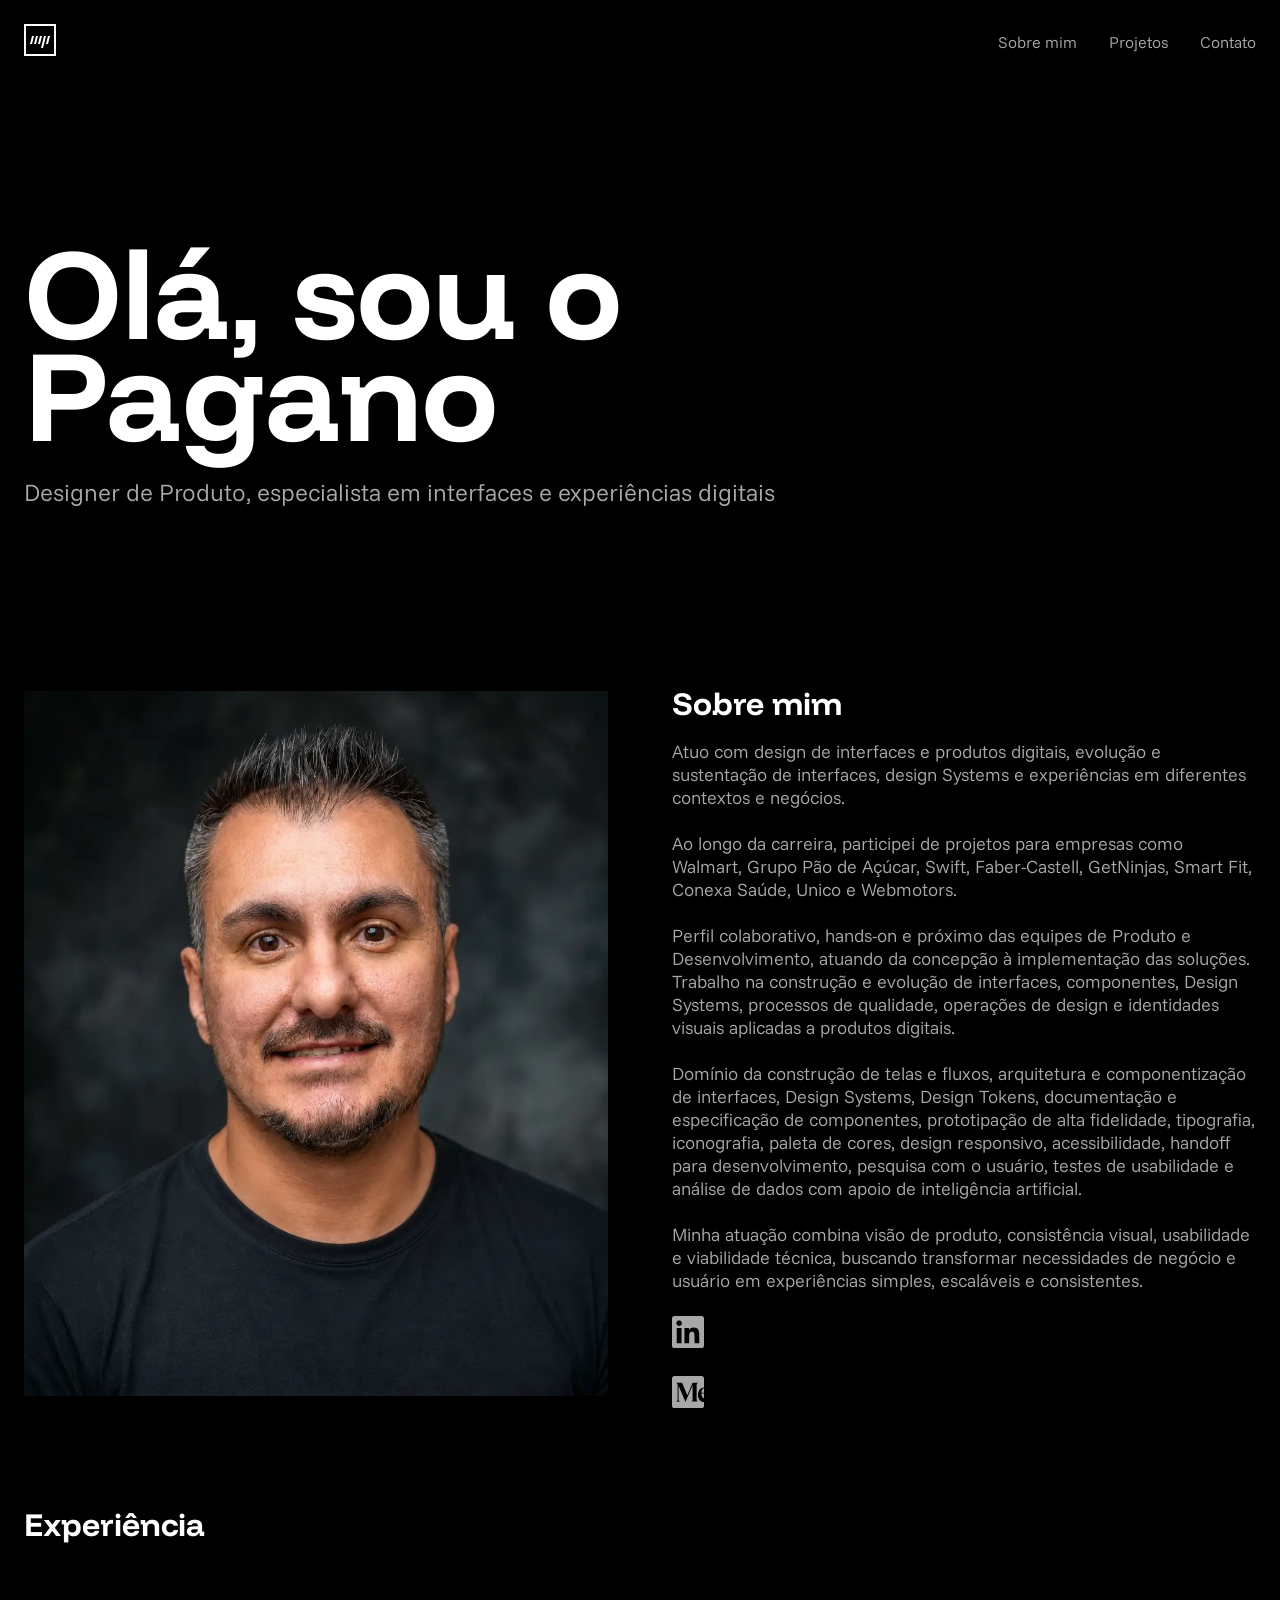
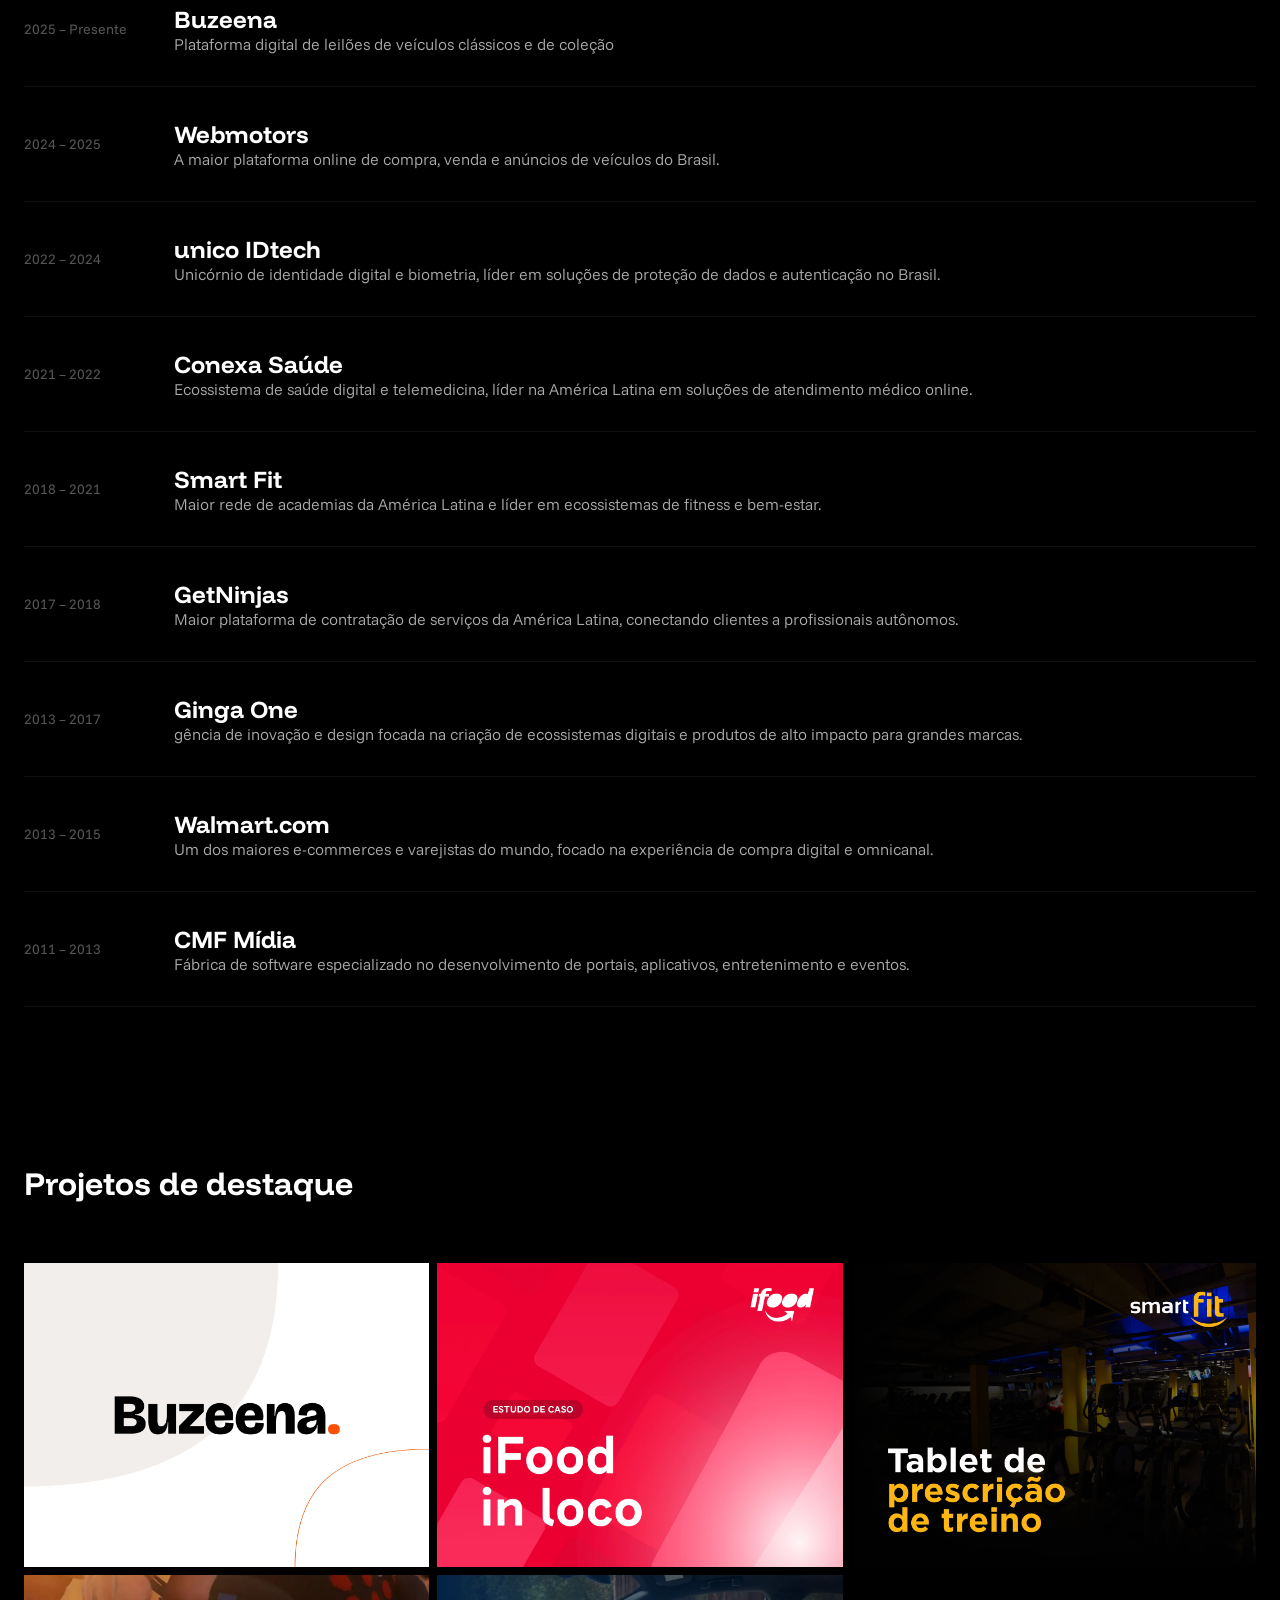
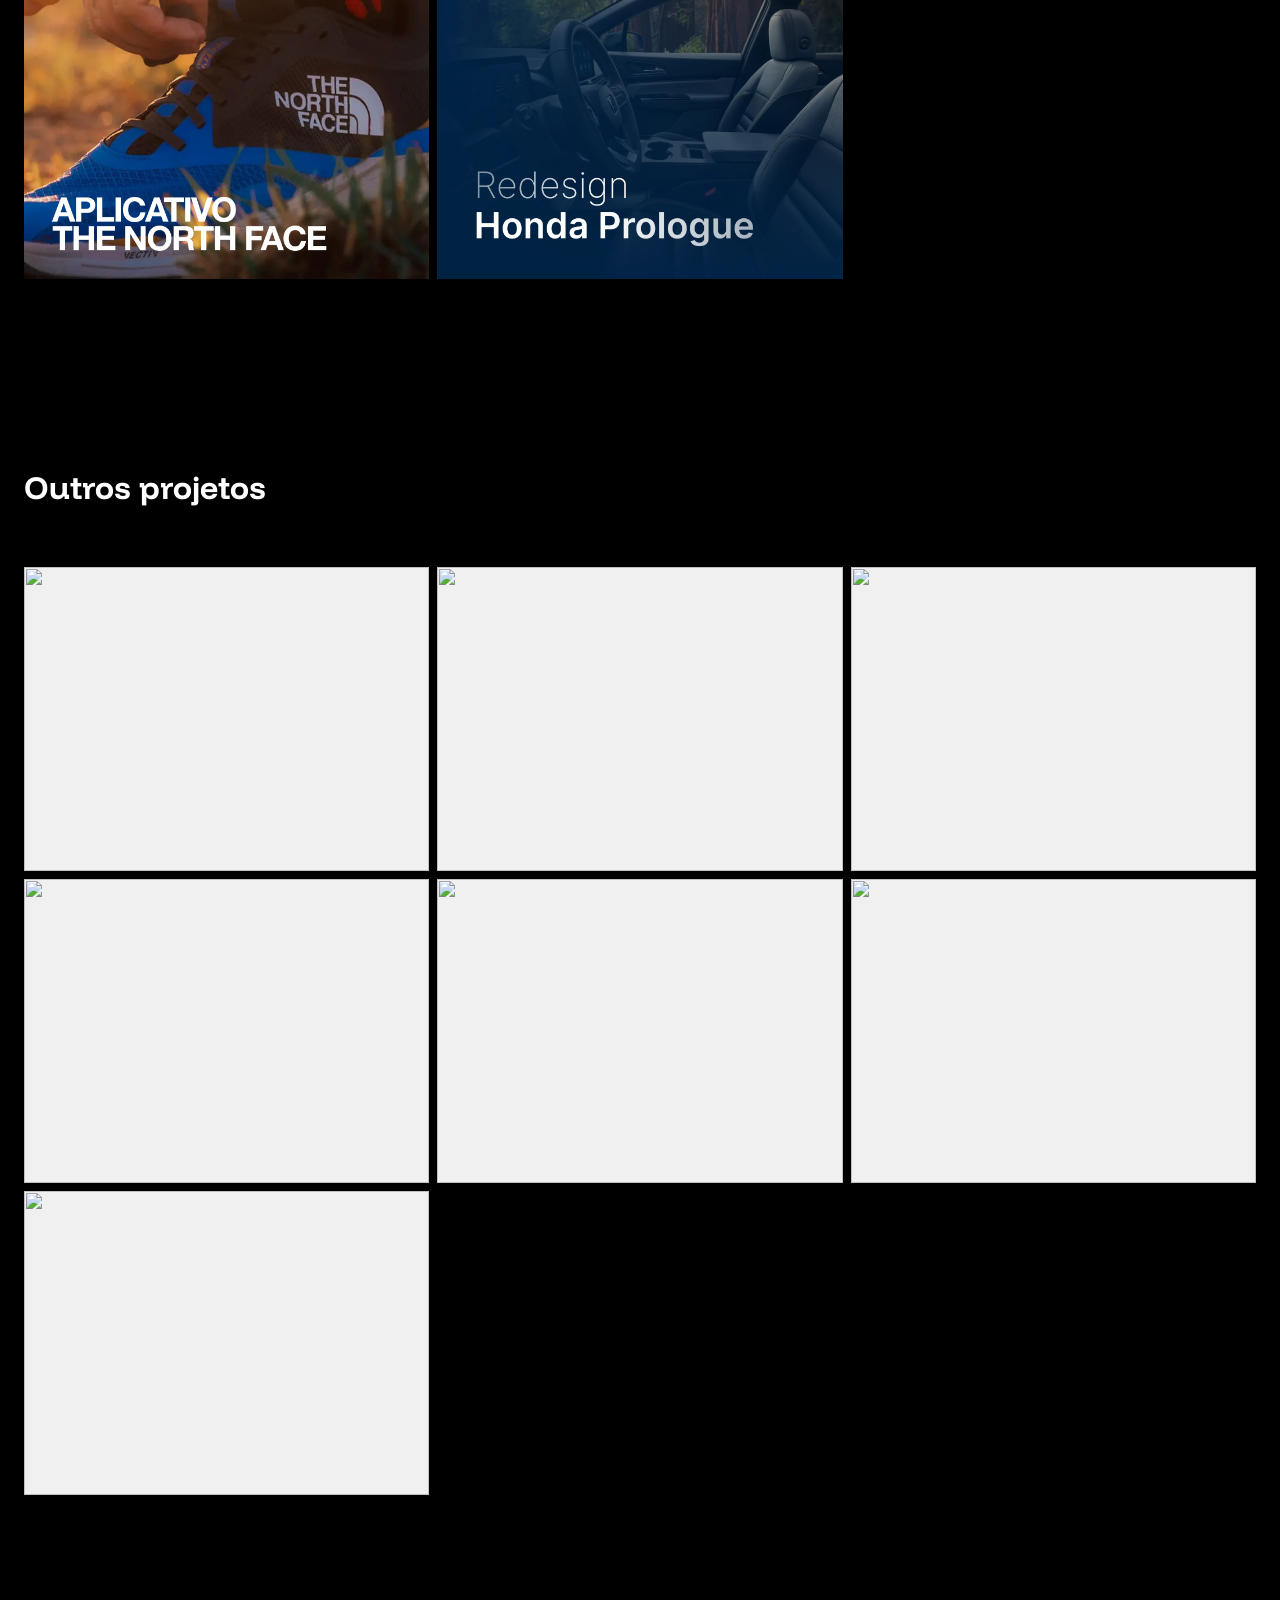
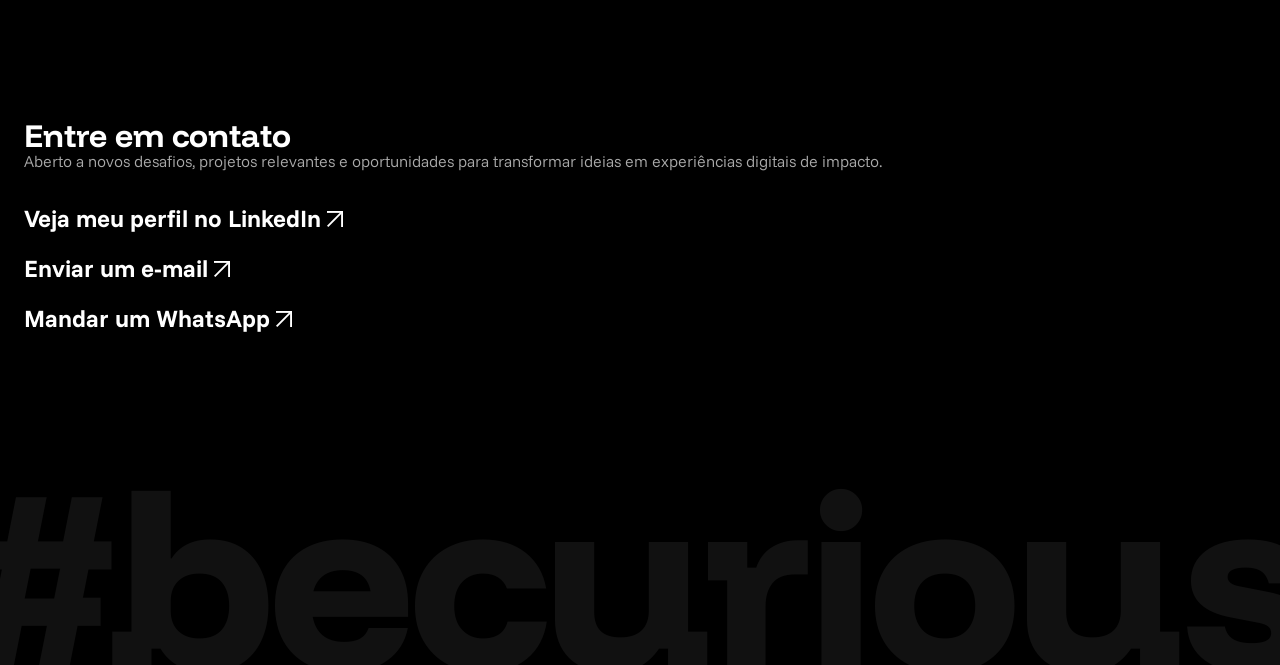
==== commit 27966ecd: "Update index.html" ====
--- a/index.html
+++ b/index.html
@@ -69,7 +69,6 @@
                 Minha atuação combina visão de produto, consistência visual, usabilidade e viabilidade técnica, buscando transformar necessidades de negócio e usuário em experiências simples, escaláveis e consistentes.
             </p>
             <a href="https://www.linkedin.com/in/mppagano/" target="_blank" rel="noopener noreferrer" alt="LinkedIn" aria-label="LinkedIn" class="social-link"><svg width="32" height="32" viewBox="0 0 32 32" fill="#FFFFFF" xmlns="http://www.w3.org/2000/svg"><path d="M27.2627 27.2693H22.524V19.844C22.524 18.0733 22.488 15.7947 20.0547 15.7947C17.584 15.7947 17.2067 17.7213 17.2067 19.7133V27.2693H12.468V12H17.02V14.0813H17.0813C17.7173 12.8813 19.264 11.6147 21.5747 11.6147C26.376 11.6147 27.264 14.7747 27.264 18.888L27.2627 27.2693ZM7.116 9.91067C6.7545 9.91084 6.39652 9.83973 6.06254 9.70139C5.72856 9.56305 5.42514 9.3602 5.16965 9.10446C4.91416 8.84872 4.71161 8.54511 4.57359 8.21099C4.43558 7.87688 4.36481 7.51883 4.36533 7.15733C4.3656 6.61304 4.52726 6.08105 4.82987 5.62863C5.13248 5.17621 5.56246 4.82369 6.06542 4.61564C6.56838 4.40759 7.12175 4.35336 7.65553 4.45981C8.18931 4.56625 8.67955 4.82859 9.06423 5.21365C9.44892 5.59871 9.71079 6.0892 9.81671 6.62309C9.92264 7.15697 9.86788 7.71028 9.65934 8.21304C9.4508 8.7158 9.09786 9.14544 8.64515 9.44761C8.19244 9.74979 7.66029 9.91093 7.116 9.91067ZM9.492 27.2693H4.74V12H9.492V27.2693ZM29.6333 0H2.36133C1.056 0 0 1.032 0 2.30533V29.6947C0 30.9693 1.056 32 2.36133 32H29.6293C30.9333 32 32 30.9693 32 29.6947V2.30533C32 1.032 30.9333 0 29.6293 0H29.6333Z" fill="white" style="fill:white;fill-opacity:1;"/></svg></a>
-            <a href="https://www.linkedin.com/in/mppagano/" target="_blank" rel="noopener noreferrer" alt="Medium" aria-label="LinkedIn" class="social-link"><img src="images/linkedin.svg" /></a>
             <a href="https://mppagano.medium.com" target="_blank" rel="noopener noreferrer" alt="Medium" aria-label="Medium" class="social-link"><svg width="32" height="32" viewBox="0 0 32 32" fill="none" xmlns="http://www.w3.org/2000/svg"><g clip-path="url(#clip0_43_37)"><path d="M29.6699 0C30.9567 0 32 1.04325 32 2.33008V11.3896C31.2438 11.4104 30.3533 11.5954 29.709 11.9189C28.9302 12.2788 28.2434 12.8173 27.6719 13.5234C26.7517 14.6612 26.1942 16.1989 26.0586 17.9268C26.0543 17.9785 26.0505 18.0303 26.0469 18.082C26.0435 18.1311 26.0413 18.1803 26.0391 18.2295C26.027 18.4724 26.0223 18.7158 26.0264 18.959C26.1176 22.8724 28.2363 25.9998 31.999 26L32 25.999V29.6699C32 30.9567 30.9567 32 29.6699 32H2.33008C1.04325 32 0 30.9567 0 29.6699V2.33008C0 1.04325 1.04325 0 2.33008 0H29.6699ZM4.00195 7.07422L4.0293 7.08008C5.05958 7.31214 5.58301 7.65837 5.58301 8.90625V23.5166C5.58295 24.7644 5.05767 25.1107 4.02734 25.3428L4 25.3486V25.5625H8.12695V25.3496L8.09961 25.3428C7.06953 25.1109 6.54601 24.7651 6.5459 23.5176V9.75391L13.2793 25.5625H13.6611L20.5908 9.3125V23.8779C20.5025 24.8636 19.9838 25.1678 19.0508 25.3779L19.0234 25.3848V25.5967H26.2119V25.3848L26.1846 25.3779C25.2506 25.1678 24.7201 24.8636 24.6318 23.8779L24.627 8.90625H24.6318C24.6318 7.65838 25.1546 7.31214 26.1846 7.08008L26.2119 7.07422V6.86035H20.5674L15.3262 19.1523L10.085 6.86035H4.00195V7.07422ZM32 22.5518C30.3691 21.7443 29.2671 19.7797 29.3965 17.499L32 17.498V22.5518ZM32 16.7588H29.4688C29.5834 14.1986 30.4847 12.3338 32 12.2129V16.7588Z" fill="white"/></g><defs><clipPath id="clip0_43_37"><rect width="32" height="32" fill="white" style="fill:white;fill-opacity:1;"/></clipPath></defs></svg></a>
         </div>
     </div>
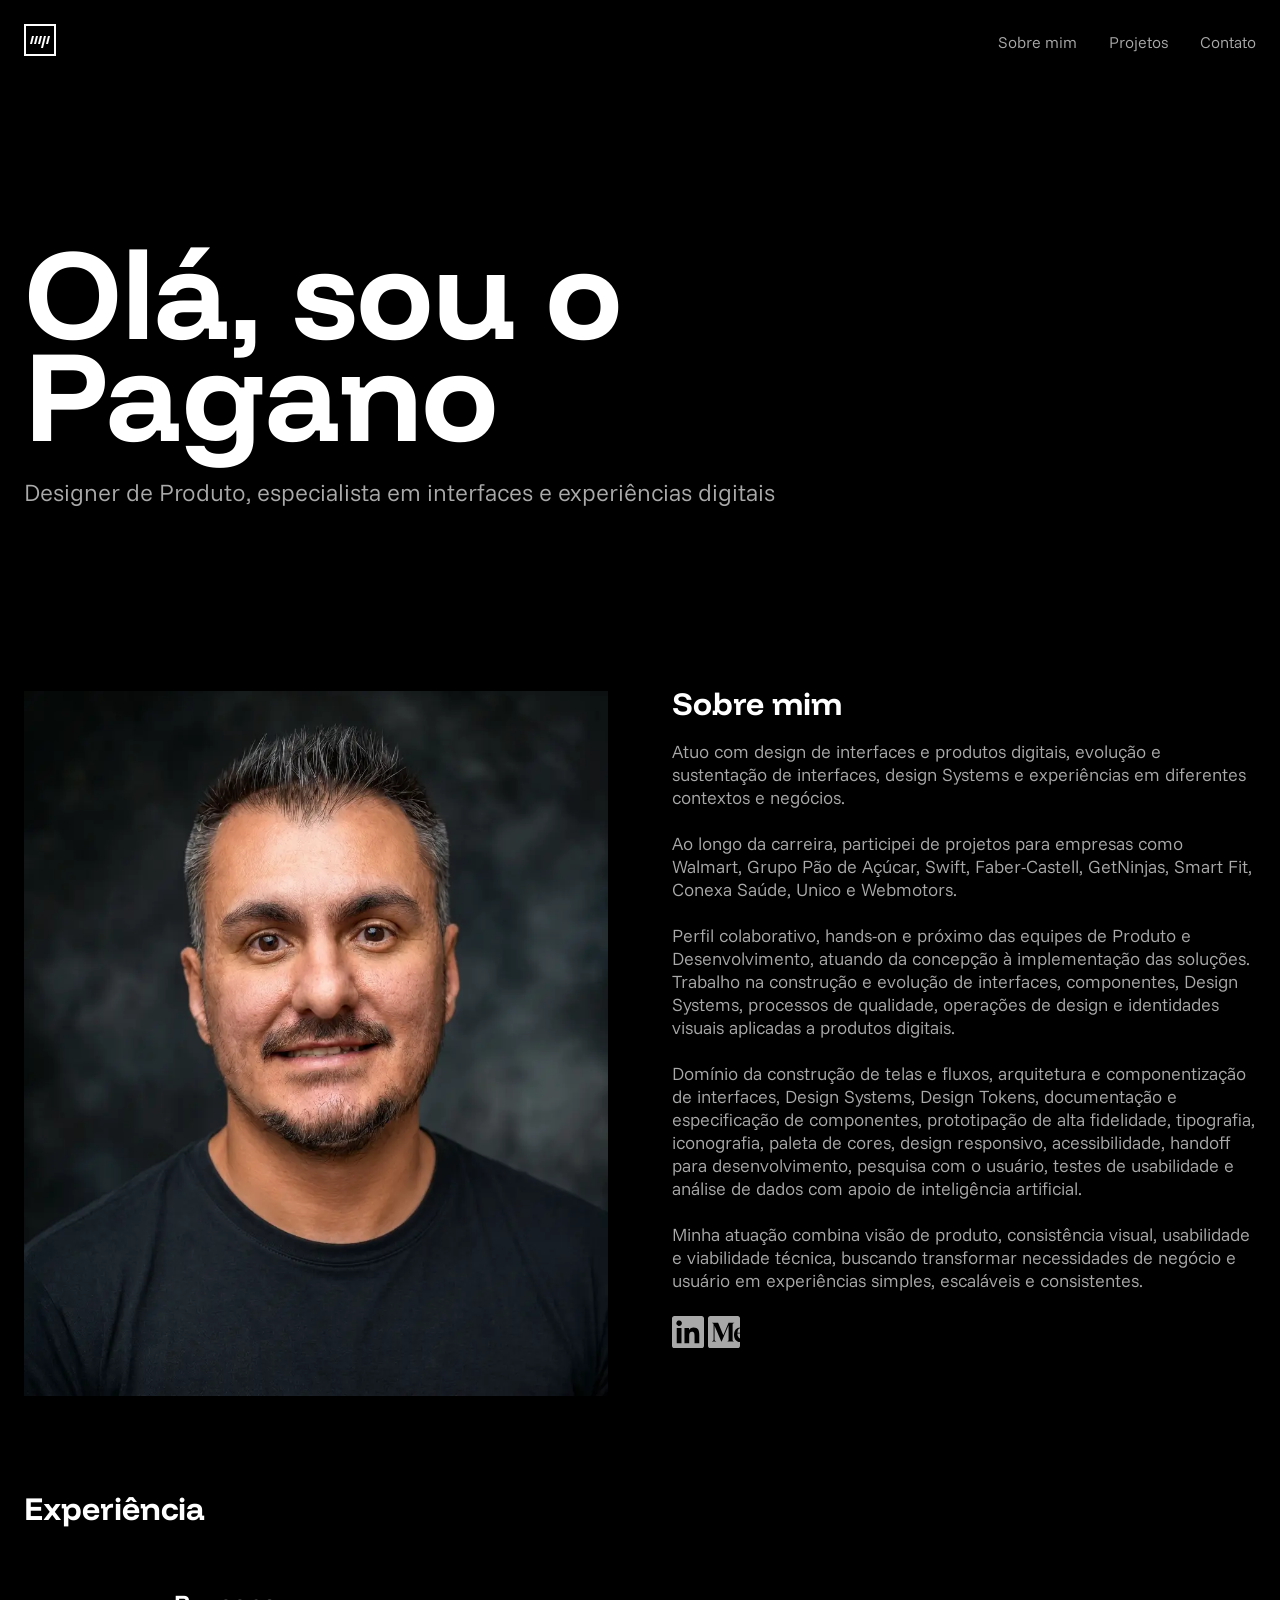
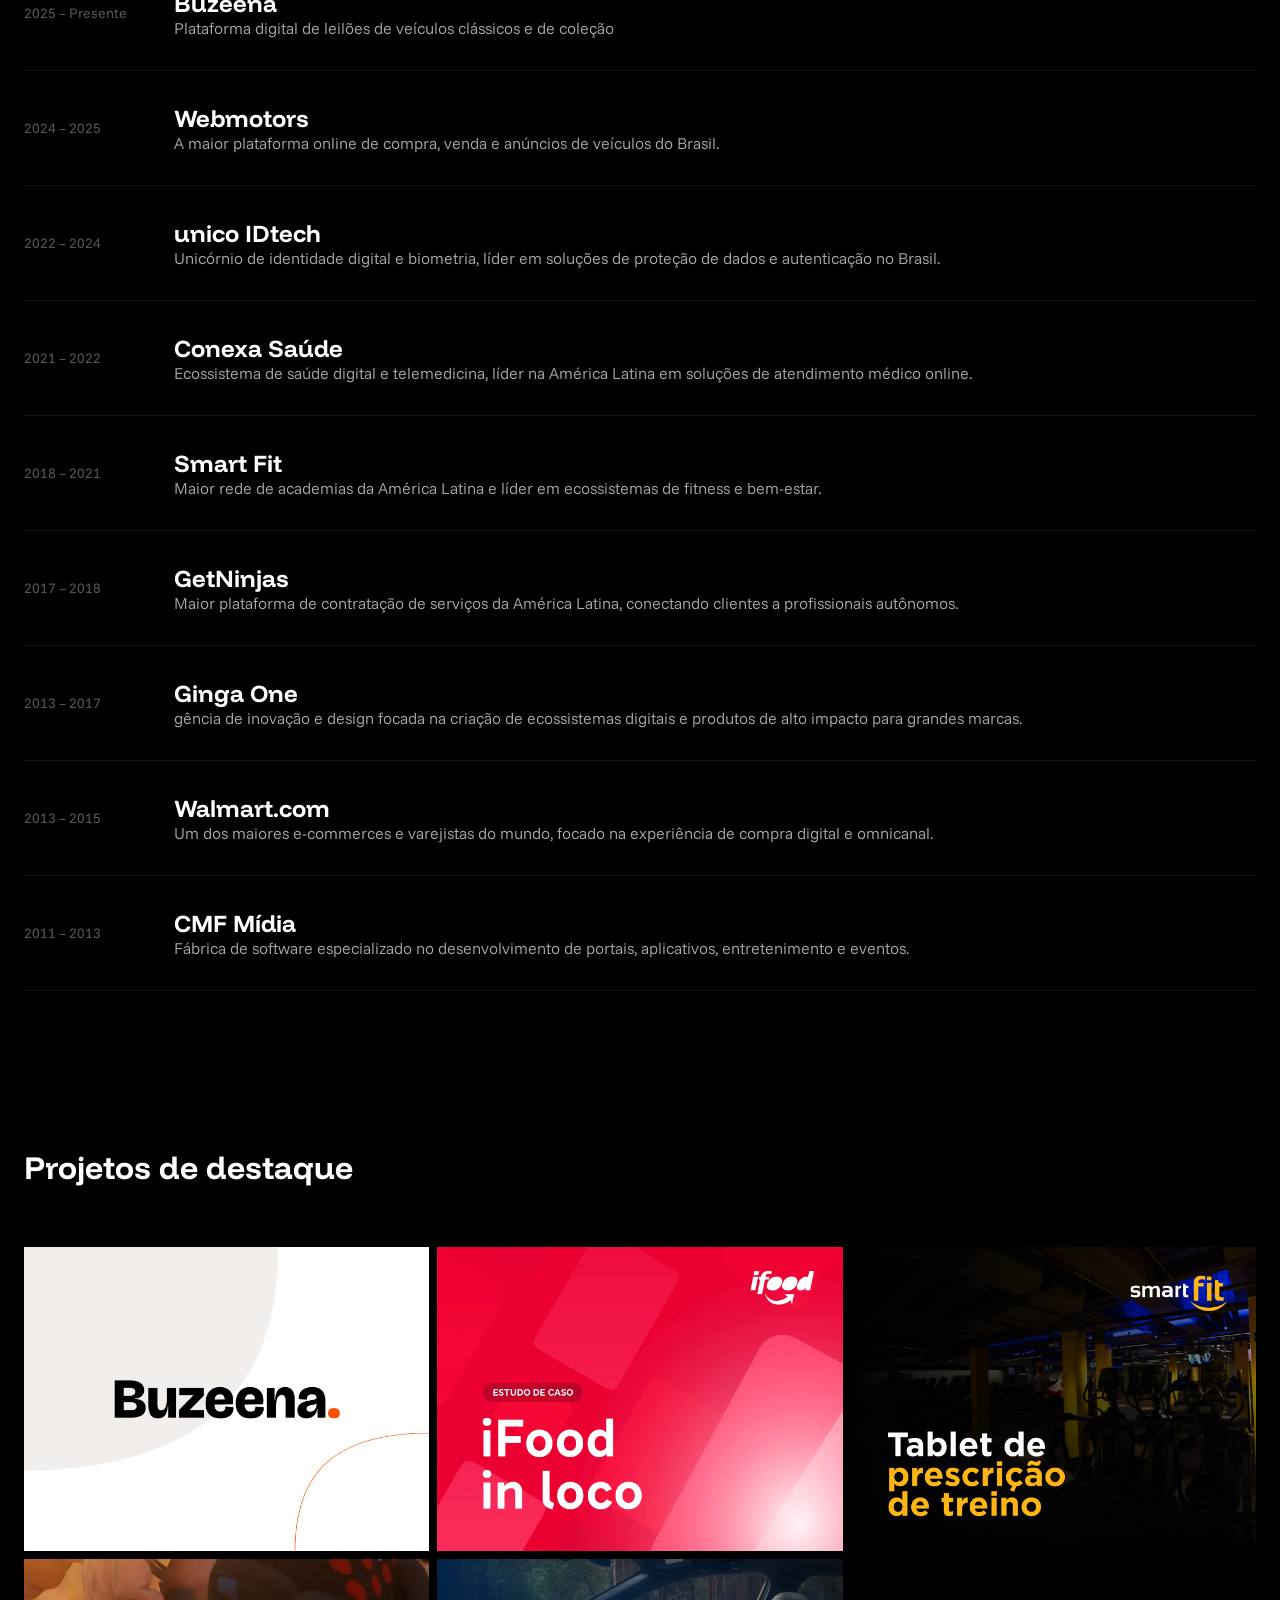
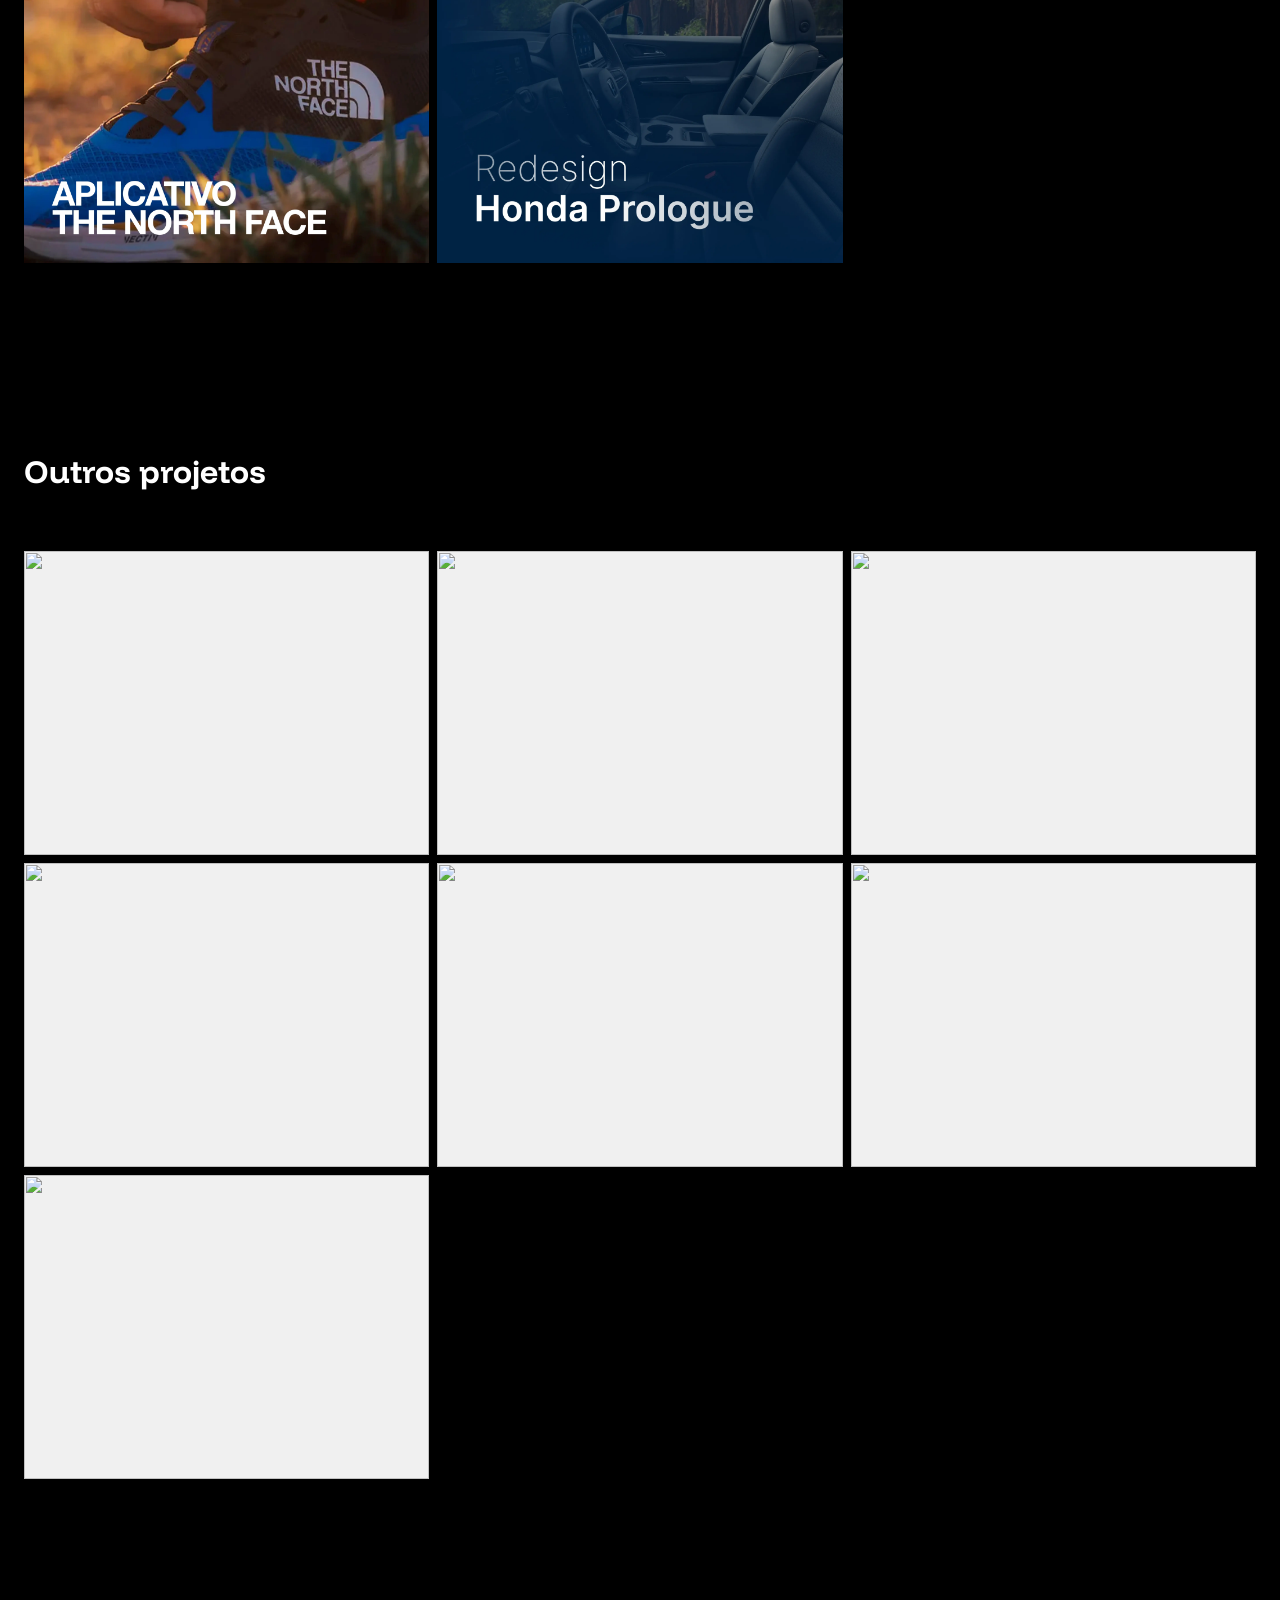
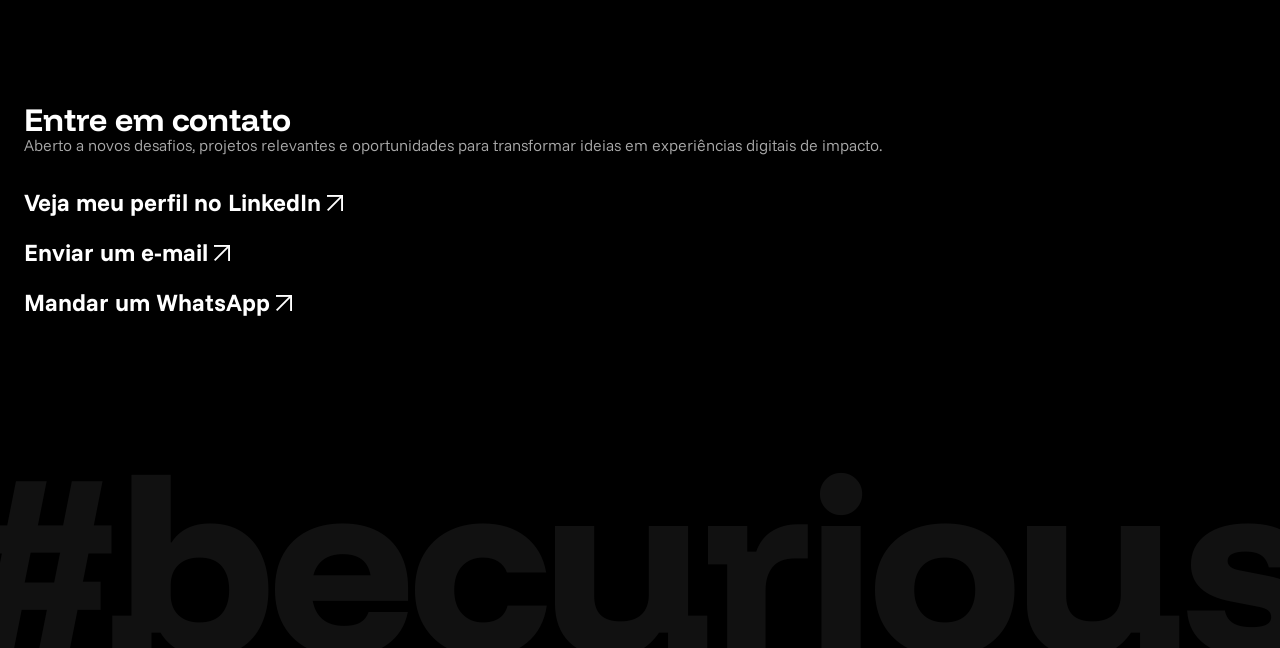
==== commit ac245ad5: "Update index.html" ====
--- a/index.html
+++ b/index.html
@@ -68,10 +68,12 @@
                 Domínio da construção de telas e fluxos, arquitetura e componentização de interfaces, Design Systems, Design Tokens, documentação e especificação de componentes, prototipação de alta fidelidade, tipografia, iconografia, paleta de cores, design responsivo, acessibilidade, handoff para desenvolvimento, pesquisa com o usuário, testes de usabilidade e análise de dados com apoio de inteligência artificial.<br /><br />
                 Minha atuação combina visão de produto, consistência visual, usabilidade e viabilidade técnica, buscando transformar necessidades de negócio e usuário em experiências simples, escaláveis e consistentes.
             </p>
-            <a href="https://www.linkedin.com/in/mppagano/" target="_blank" rel="noopener noreferrer" alt="LinkedIn" aria-label="LinkedIn" class="social-link"><svg width="32" height="32" viewBox="0 0 32 32" fill="#FFFFFF" xmlns="http://www.w3.org/2000/svg"><path d="M27.2627 27.2693H22.524V19.844C22.524 18.0733 22.488 15.7947 20.0547 15.7947C17.584 15.7947 17.2067 17.7213 17.2067 19.7133V27.2693H12.468V12H17.02V14.0813H17.0813C17.7173 12.8813 19.264 11.6147 21.5747 11.6147C26.376 11.6147 27.264 14.7747 27.264 18.888L27.2627 27.2693ZM7.116 9.91067C6.7545 9.91084 6.39652 9.83973 6.06254 9.70139C5.72856 9.56305 5.42514 9.3602 5.16965 9.10446C4.91416 8.84872 4.71161 8.54511 4.57359 8.21099C4.43558 7.87688 4.36481 7.51883 4.36533 7.15733C4.3656 6.61304 4.52726 6.08105 4.82987 5.62863C5.13248 5.17621 5.56246 4.82369 6.06542 4.61564C6.56838 4.40759 7.12175 4.35336 7.65553 4.45981C8.18931 4.56625 8.67955 4.82859 9.06423 5.21365C9.44892 5.59871 9.71079 6.0892 9.81671 6.62309C9.92264 7.15697 9.86788 7.71028 9.65934 8.21304C9.4508 8.7158 9.09786 9.14544 8.64515 9.44761C8.19244 9.74979 7.66029 9.91093 7.116 9.91067ZM9.492 27.2693H4.74V12H9.492V27.2693ZM29.6333 0H2.36133C1.056 0 0 1.032 0 2.30533V29.6947C0 30.9693 1.056 32 2.36133 32H29.6293C30.9333 32 32 30.9693 32 29.6947V2.30533C32 1.032 30.9333 0 29.6293 0H29.6333Z" fill="white" style="fill:white;fill-opacity:1;"/></svg></a>
-            <a href="https://mppagano.medium.com" target="_blank" rel="noopener noreferrer" alt="Medium" aria-label="Medium" class="social-link"><svg width="32" height="32" viewBox="0 0 32 32" fill="none" xmlns="http://www.w3.org/2000/svg"><g clip-path="url(#clip0_43_37)"><path d="M29.6699 0C30.9567 0 32 1.04325 32 2.33008V11.3896C31.2438 11.4104 30.3533 11.5954 29.709 11.9189C28.9302 12.2788 28.2434 12.8173 27.6719 13.5234C26.7517 14.6612 26.1942 16.1989 26.0586 17.9268C26.0543 17.9785 26.0505 18.0303 26.0469 18.082C26.0435 18.1311 26.0413 18.1803 26.0391 18.2295C26.027 18.4724 26.0223 18.7158 26.0264 18.959C26.1176 22.8724 28.2363 25.9998 31.999 26L32 25.999V29.6699C32 30.9567 30.9567 32 29.6699 32H2.33008C1.04325 32 0 30.9567 0 29.6699V2.33008C0 1.04325 1.04325 0 2.33008 0H29.6699ZM4.00195 7.07422L4.0293 7.08008C5.05958 7.31214 5.58301 7.65837 5.58301 8.90625V23.5166C5.58295 24.7644 5.05767 25.1107 4.02734 25.3428L4 25.3486V25.5625H8.12695V25.3496L8.09961 25.3428C7.06953 25.1109 6.54601 24.7651 6.5459 23.5176V9.75391L13.2793 25.5625H13.6611L20.5908 9.3125V23.8779C20.5025 24.8636 19.9838 25.1678 19.0508 25.3779L19.0234 25.3848V25.5967H26.2119V25.3848L26.1846 25.3779C25.2506 25.1678 24.7201 24.8636 24.6318 23.8779L24.627 8.90625H24.6318C24.6318 7.65838 25.1546 7.31214 26.1846 7.08008L26.2119 7.07422V6.86035H20.5674L15.3262 19.1523L10.085 6.86035H4.00195V7.07422ZM32 22.5518C30.3691 21.7443 29.2671 19.7797 29.3965 17.499L32 17.498V22.5518ZM32 16.7588H29.4688C29.5834 14.1986 30.4847 12.3338 32 12.2129V16.7588Z" fill="white"/></g><defs><clipPath id="clip0_43_37"><rect width="32" height="32" fill="white" style="fill:white;fill-opacity:1;"/></clipPath></defs></svg></a>
-        </div>
-    </div>
+            <div>
+                <a href="https://www.linkedin.com/in/mppagano/" target="_blank" rel="noopener noreferrer" alt="LinkedIn" aria-label="LinkedIn" class="social-link"><svg width="32" height="32" viewBox="0 0 32 32" fill="#FFFFFF" xmlns="http://www.w3.org/2000/svg"><path d="M27.2627 27.2693H22.524V19.844C22.524 18.0733 22.488 15.7947 20.0547 15.7947C17.584 15.7947 17.2067 17.7213 17.2067 19.7133V27.2693H12.468V12H17.02V14.0813H17.0813C17.7173 12.8813 19.264 11.6147 21.5747 11.6147C26.376 11.6147 27.264 14.7747 27.264 18.888L27.2627 27.2693ZM7.116 9.91067C6.7545 9.91084 6.39652 9.83973 6.06254 9.70139C5.72856 9.56305 5.42514 9.3602 5.16965 9.10446C4.91416 8.84872 4.71161 8.54511 4.57359 8.21099C4.43558 7.87688 4.36481 7.51883 4.36533 7.15733C4.3656 6.61304 4.52726 6.08105 4.82987 5.62863C5.13248 5.17621 5.56246 4.82369 6.06542 4.61564C6.56838 4.40759 7.12175 4.35336 7.65553 4.45981C8.18931 4.56625 8.67955 4.82859 9.06423 5.21365C9.44892 5.59871 9.71079 6.0892 9.81671 6.62309C9.92264 7.15697 9.86788 7.71028 9.65934 8.21304C9.4508 8.7158 9.09786 9.14544 8.64515 9.44761C8.19244 9.74979 7.66029 9.91093 7.116 9.91067ZM9.492 27.2693H4.74V12H9.492V27.2693ZM29.6333 0H2.36133C1.056 0 0 1.032 0 2.30533V29.6947C0 30.9693 1.056 32 2.36133 32H29.6293C30.9333 32 32 30.9693 32 29.6947V2.30533C32 1.032 30.9333 0 29.6293 0H29.6333Z" fill="white" style="fill:white;fill-opacity:1;"/></svg></a>
+                <a href="https://mppagano.medium.com" target="_blank" rel="noopener noreferrer" alt="Medium" aria-label="Medium" class="social-link"><svg width="32" height="32" viewBox="0 0 32 32" fill="none" xmlns="http://www.w3.org/2000/svg"><g clip-path="url(#clip0_43_37)"><path d="M29.6699 0C30.9567 0 32 1.04325 32 2.33008V11.3896C31.2438 11.4104 30.3533 11.5954 29.709 11.9189C28.9302 12.2788 28.2434 12.8173 27.6719 13.5234C26.7517 14.6612 26.1942 16.1989 26.0586 17.9268C26.0543 17.9785 26.0505 18.0303 26.0469 18.082C26.0435 18.1311 26.0413 18.1803 26.0391 18.2295C26.027 18.4724 26.0223 18.7158 26.0264 18.959C26.1176 22.8724 28.2363 25.9998 31.999 26L32 25.999V29.6699C32 30.9567 30.9567 32 29.6699 32H2.33008C1.04325 32 0 30.9567 0 29.6699V2.33008C0 1.04325 1.04325 0 2.33008 0H29.6699ZM4.00195 7.07422L4.0293 7.08008C5.05958 7.31214 5.58301 7.65837 5.58301 8.90625V23.5166C5.58295 24.7644 5.05767 25.1107 4.02734 25.3428L4 25.3486V25.5625H8.12695V25.3496L8.09961 25.3428C7.06953 25.1109 6.54601 24.7651 6.5459 23.5176V9.75391L13.2793 25.5625H13.6611L20.5908 9.3125V23.8779C20.5025 24.8636 19.9838 25.1678 19.0508 25.3779L19.0234 25.3848V25.5967H26.2119V25.3848L26.1846 25.3779C25.2506 25.1678 24.7201 24.8636 24.6318 23.8779L24.627 8.90625H24.6318C24.6318 7.65838 25.1546 7.31214 26.1846 7.08008L26.2119 7.07422V6.86035H20.5674L15.3262 19.1523L10.085 6.86035H4.00195V7.07422ZM32 22.5518C30.3691 21.7443 29.2671 19.7797 29.3965 17.499L32 17.498V22.5518ZM32 16.7588H29.4688C29.5834 14.1986 30.4847 12.3338 32 12.2129V16.7588Z" fill="white"/></g><defs><clipPath id="clip0_43_37"><rect width="32" height="32" fill="white" style="fill:white;fill-opacity:1;"/></clipPath></defs></svg></a>
+            </div>
+        </div>
+    </div> 
 </section>
 
 
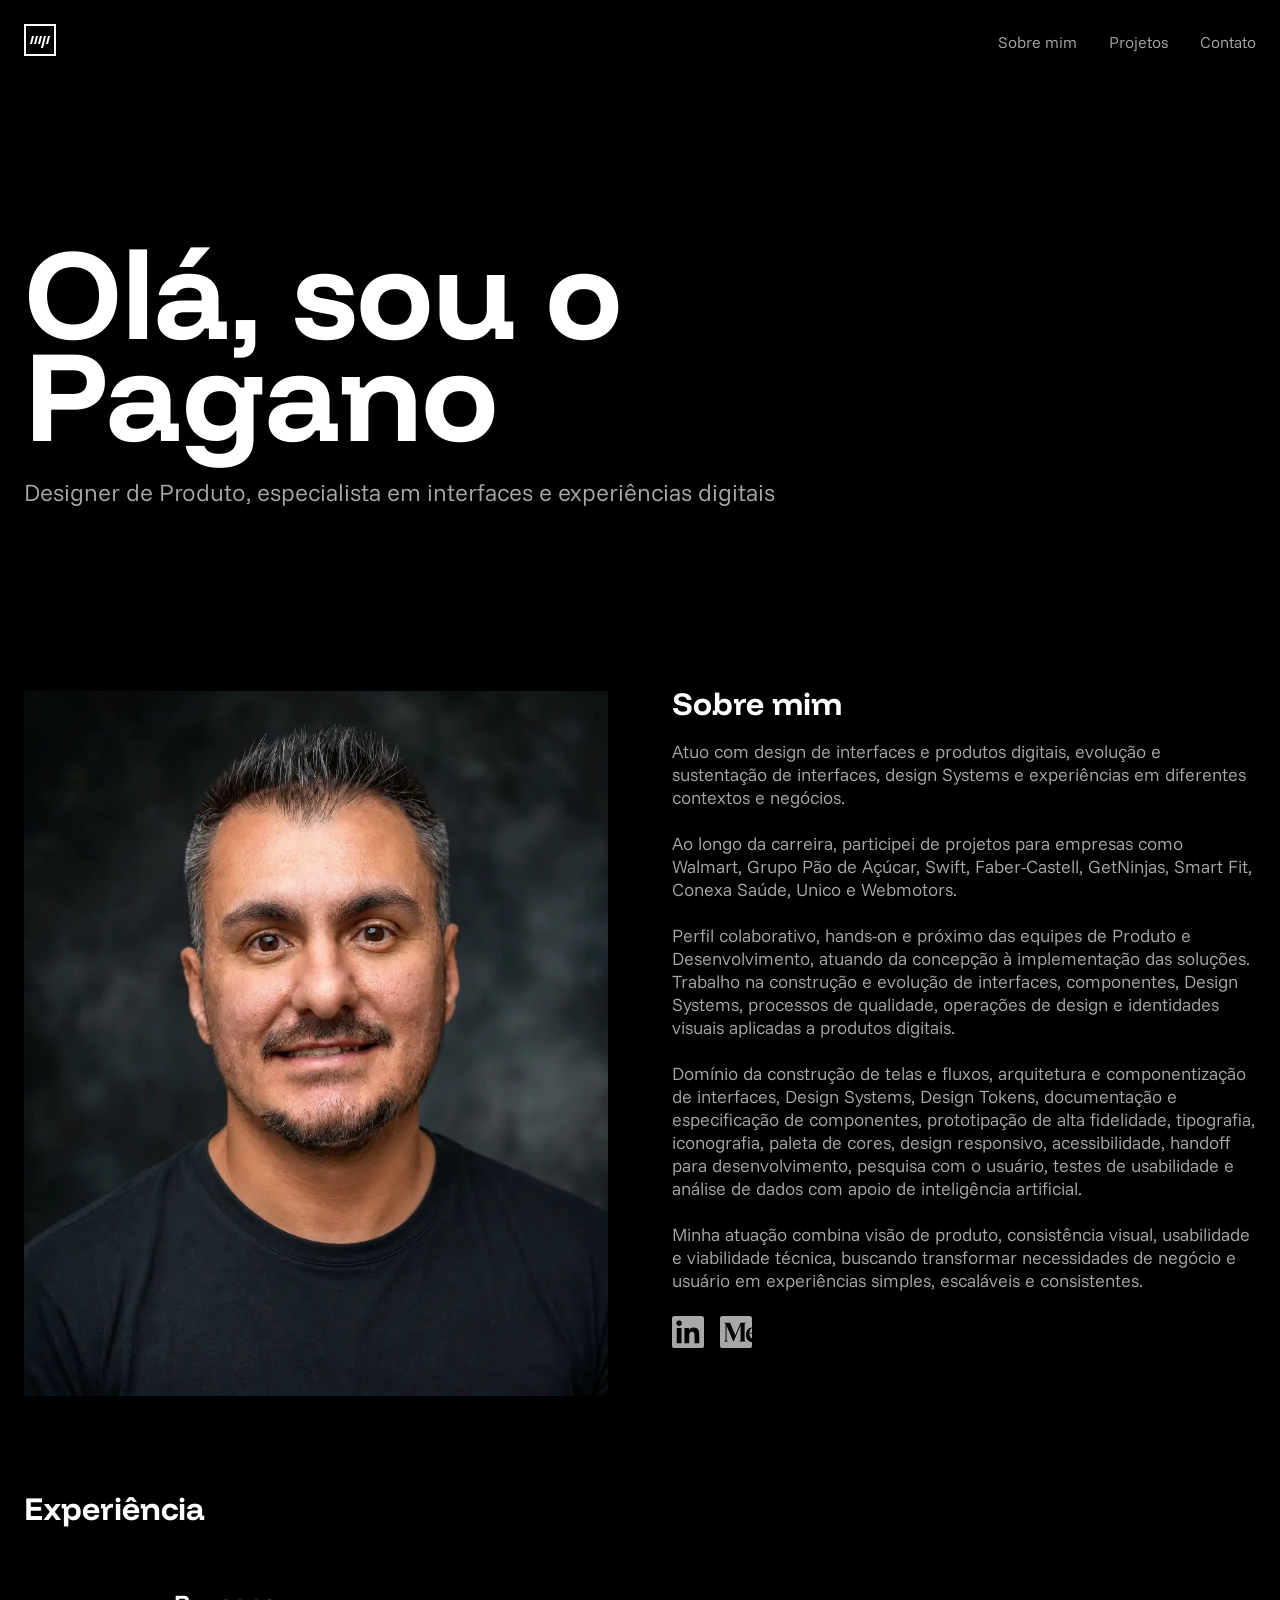
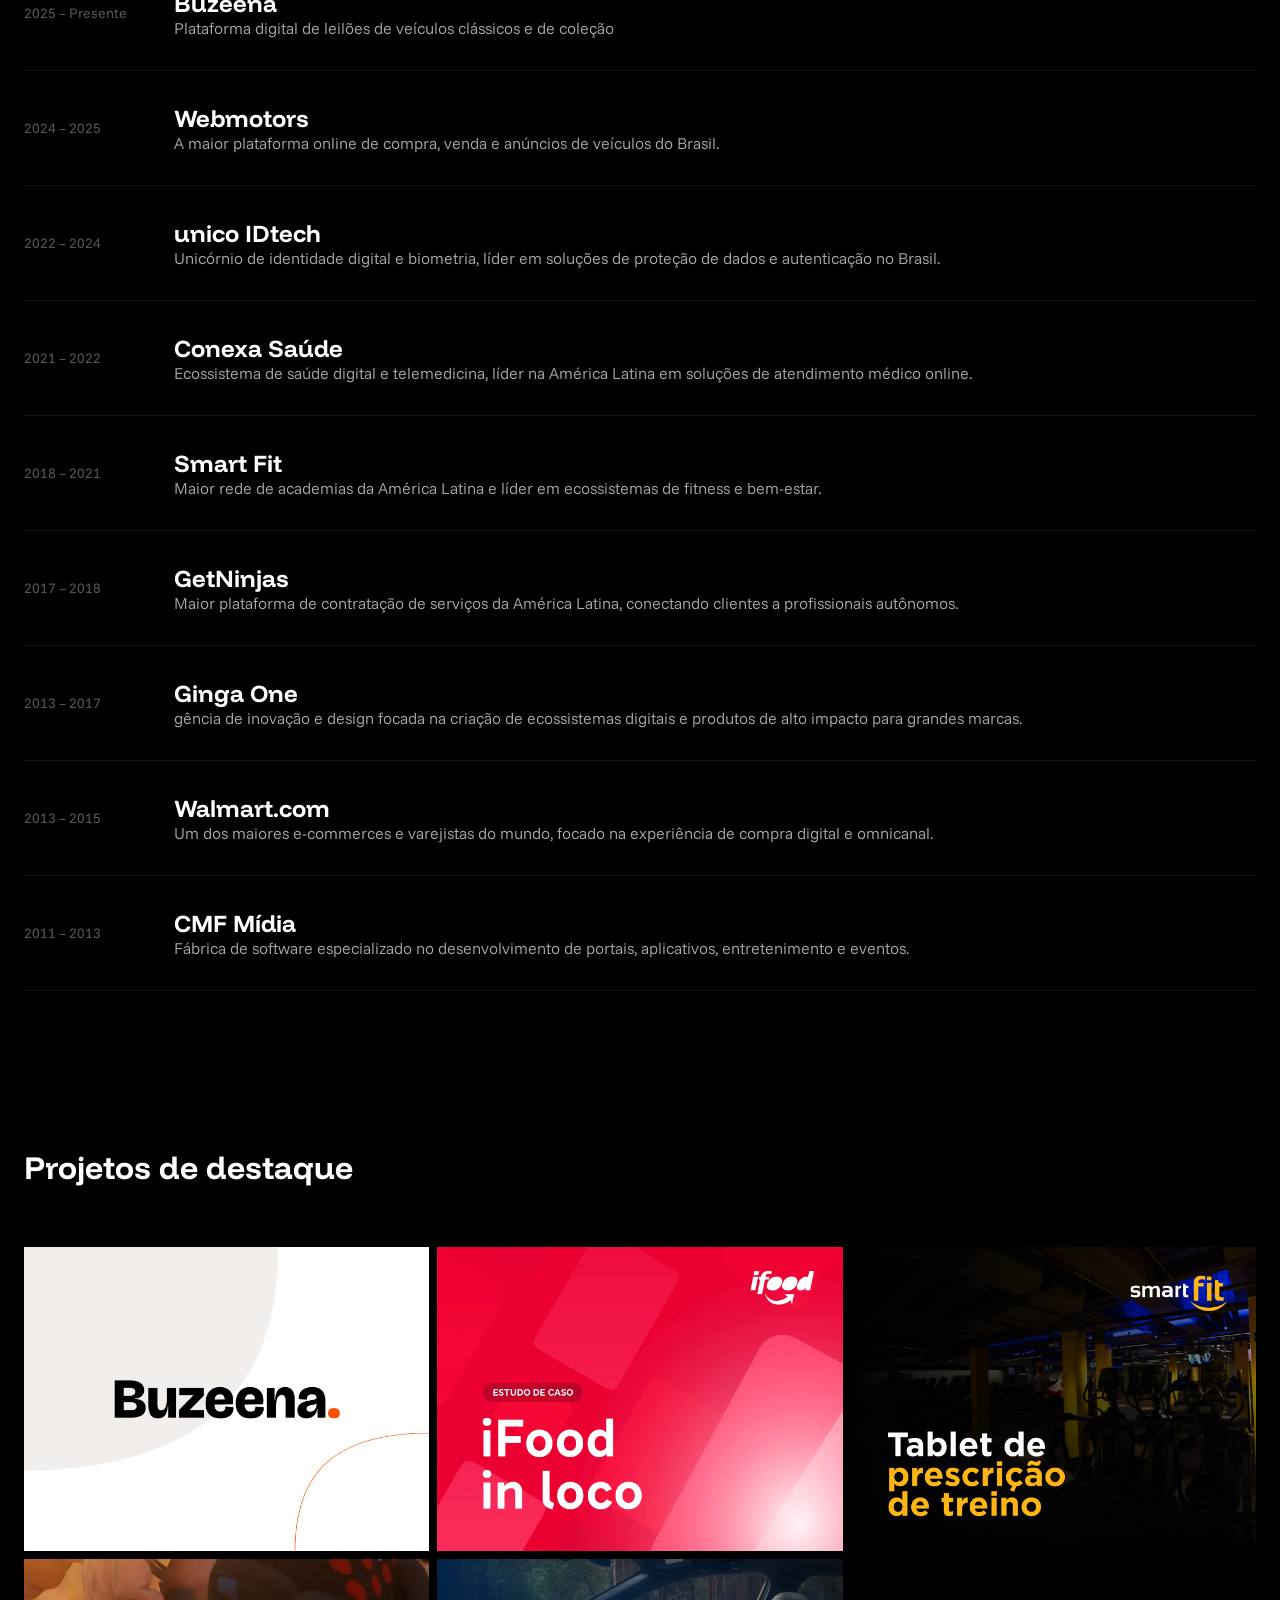
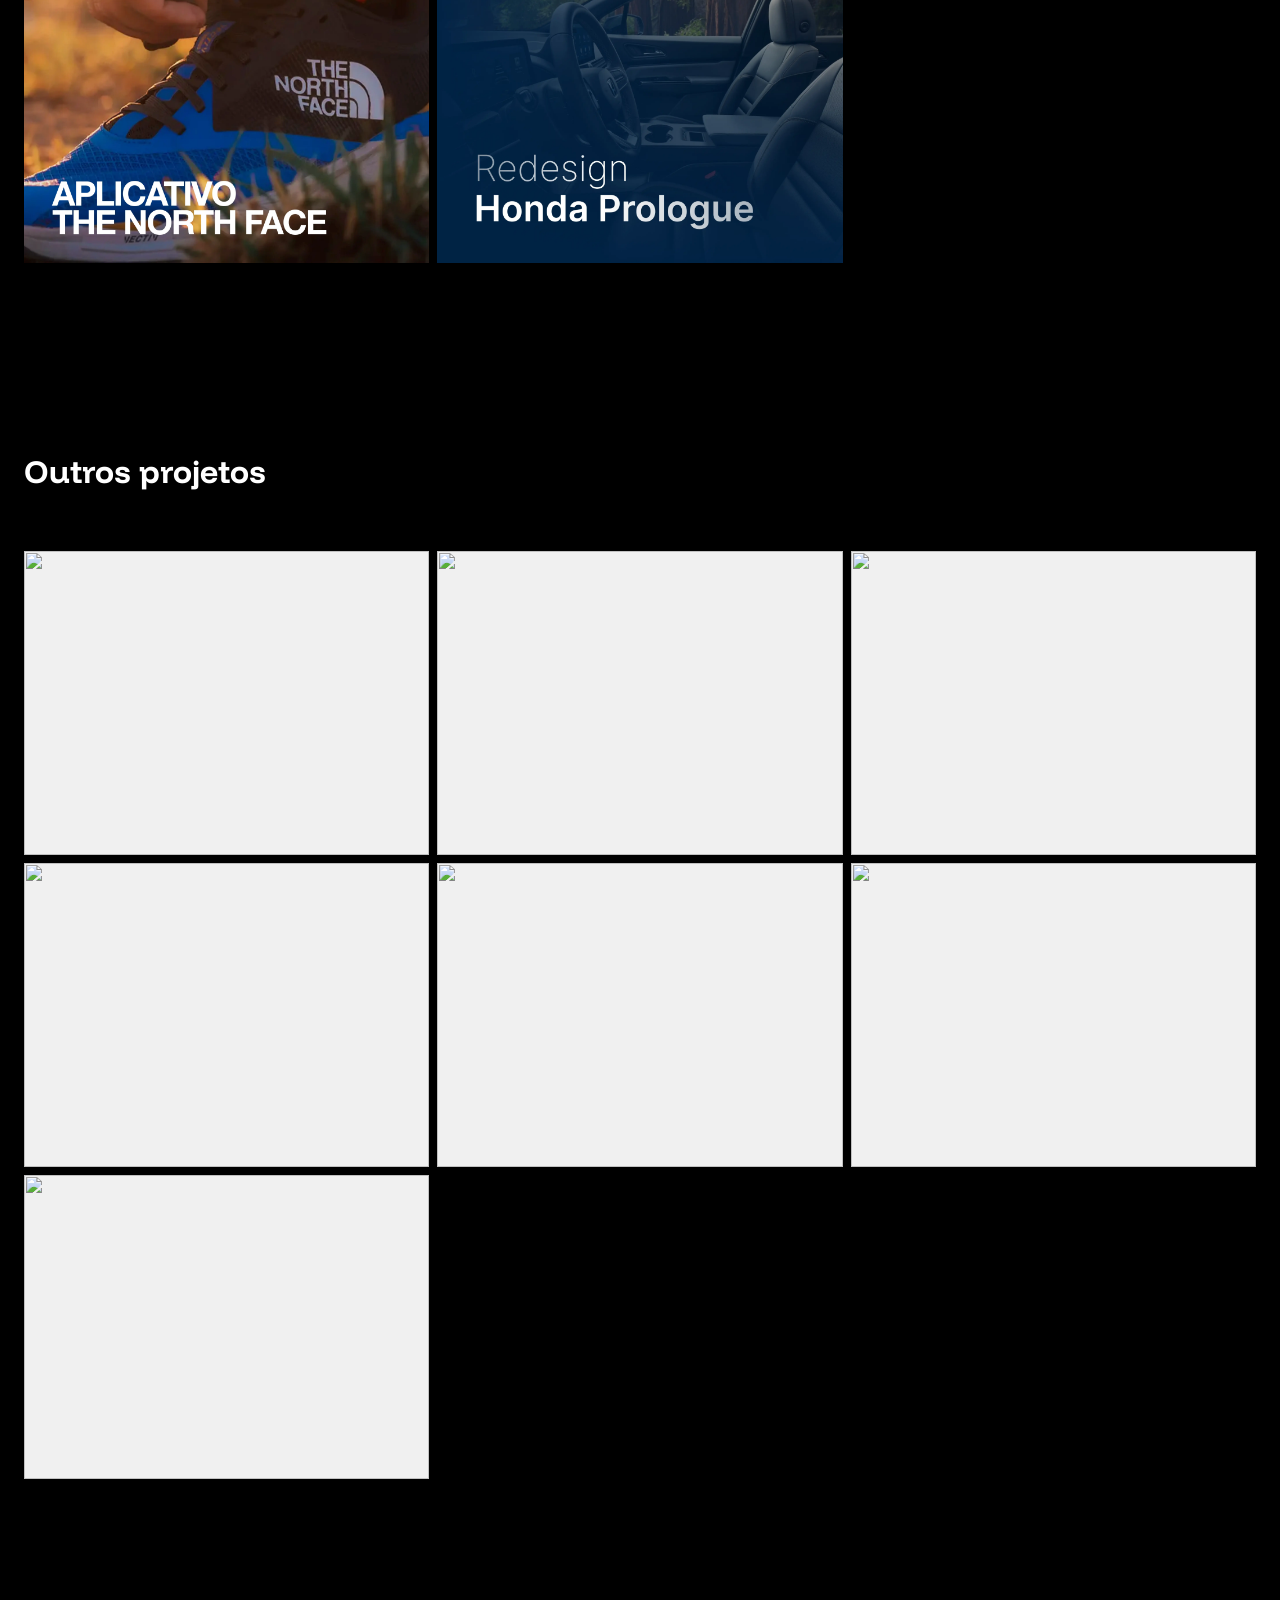
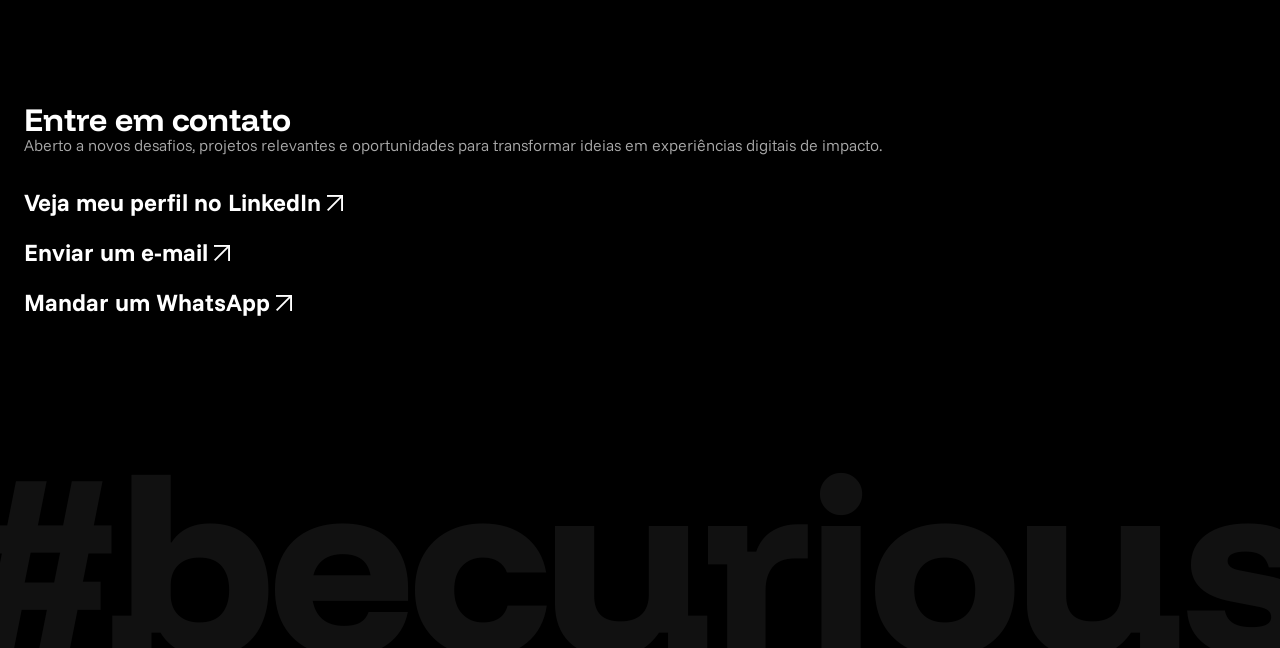
==== commit bdbcca6b: "Update index.html" ====
--- a/index.html
+++ b/index.html
@@ -68,7 +68,7 @@
                 Domínio da construção de telas e fluxos, arquitetura e componentização de interfaces, Design Systems, Design Tokens, documentação e especificação de componentes, prototipação de alta fidelidade, tipografia, iconografia, paleta de cores, design responsivo, acessibilidade, handoff para desenvolvimento, pesquisa com o usuário, testes de usabilidade e análise de dados com apoio de inteligência artificial.<br /><br />
                 Minha atuação combina visão de produto, consistência visual, usabilidade e viabilidade técnica, buscando transformar necessidades de negócio e usuário em experiências simples, escaláveis e consistentes.
             </p>
-            <div>
+            <div style="display: flex; gap: 16px;">
                 <a href="https://www.linkedin.com/in/mppagano/" target="_blank" rel="noopener noreferrer" alt="LinkedIn" aria-label="LinkedIn" class="social-link"><svg width="32" height="32" viewBox="0 0 32 32" fill="#FFFFFF" xmlns="http://www.w3.org/2000/svg"><path d="M27.2627 27.2693H22.524V19.844C22.524 18.0733 22.488 15.7947 20.0547 15.7947C17.584 15.7947 17.2067 17.7213 17.2067 19.7133V27.2693H12.468V12H17.02V14.0813H17.0813C17.7173 12.8813 19.264 11.6147 21.5747 11.6147C26.376 11.6147 27.264 14.7747 27.264 18.888L27.2627 27.2693ZM7.116 9.91067C6.7545 9.91084 6.39652 9.83973 6.06254 9.70139C5.72856 9.56305 5.42514 9.3602 5.16965 9.10446C4.91416 8.84872 4.71161 8.54511 4.57359 8.21099C4.43558 7.87688 4.36481 7.51883 4.36533 7.15733C4.3656 6.61304 4.52726 6.08105 4.82987 5.62863C5.13248 5.17621 5.56246 4.82369 6.06542 4.61564C6.56838 4.40759 7.12175 4.35336 7.65553 4.45981C8.18931 4.56625 8.67955 4.82859 9.06423 5.21365C9.44892 5.59871 9.71079 6.0892 9.81671 6.62309C9.92264 7.15697 9.86788 7.71028 9.65934 8.21304C9.4508 8.7158 9.09786 9.14544 8.64515 9.44761C8.19244 9.74979 7.66029 9.91093 7.116 9.91067ZM9.492 27.2693H4.74V12H9.492V27.2693ZM29.6333 0H2.36133C1.056 0 0 1.032 0 2.30533V29.6947C0 30.9693 1.056 32 2.36133 32H29.6293C30.9333 32 32 30.9693 32 29.6947V2.30533C32 1.032 30.9333 0 29.6293 0H29.6333Z" fill="white" style="fill:white;fill-opacity:1;"/></svg></a>
                 <a href="https://mppagano.medium.com" target="_blank" rel="noopener noreferrer" alt="Medium" aria-label="Medium" class="social-link"><svg width="32" height="32" viewBox="0 0 32 32" fill="none" xmlns="http://www.w3.org/2000/svg"><g clip-path="url(#clip0_43_37)"><path d="M29.6699 0C30.9567 0 32 1.04325 32 2.33008V11.3896C31.2438 11.4104 30.3533 11.5954 29.709 11.9189C28.9302 12.2788 28.2434 12.8173 27.6719 13.5234C26.7517 14.6612 26.1942 16.1989 26.0586 17.9268C26.0543 17.9785 26.0505 18.0303 26.0469 18.082C26.0435 18.1311 26.0413 18.1803 26.0391 18.2295C26.027 18.4724 26.0223 18.7158 26.0264 18.959C26.1176 22.8724 28.2363 25.9998 31.999 26L32 25.999V29.6699C32 30.9567 30.9567 32 29.6699 32H2.33008C1.04325 32 0 30.9567 0 29.6699V2.33008C0 1.04325 1.04325 0 2.33008 0H29.6699ZM4.00195 7.07422L4.0293 7.08008C5.05958 7.31214 5.58301 7.65837 5.58301 8.90625V23.5166C5.58295 24.7644 5.05767 25.1107 4.02734 25.3428L4 25.3486V25.5625H8.12695V25.3496L8.09961 25.3428C7.06953 25.1109 6.54601 24.7651 6.5459 23.5176V9.75391L13.2793 25.5625H13.6611L20.5908 9.3125V23.8779C20.5025 24.8636 19.9838 25.1678 19.0508 25.3779L19.0234 25.3848V25.5967H26.2119V25.3848L26.1846 25.3779C25.2506 25.1678 24.7201 24.8636 24.6318 23.8779L24.627 8.90625H24.6318C24.6318 7.65838 25.1546 7.31214 26.1846 7.08008L26.2119 7.07422V6.86035H20.5674L15.3262 19.1523L10.085 6.86035H4.00195V7.07422ZM32 22.5518C30.3691 21.7443 29.2671 19.7797 29.3965 17.499L32 17.498V22.5518ZM32 16.7588H29.4688C29.5834 14.1986 30.4847 12.3338 32 12.2129V16.7588Z" fill="white"/></g><defs><clipPath id="clip0_43_37"><rect width="32" height="32" fill="white" style="fill:white;fill-opacity:1;"/></clipPath></defs></svg></a>
             </div>
